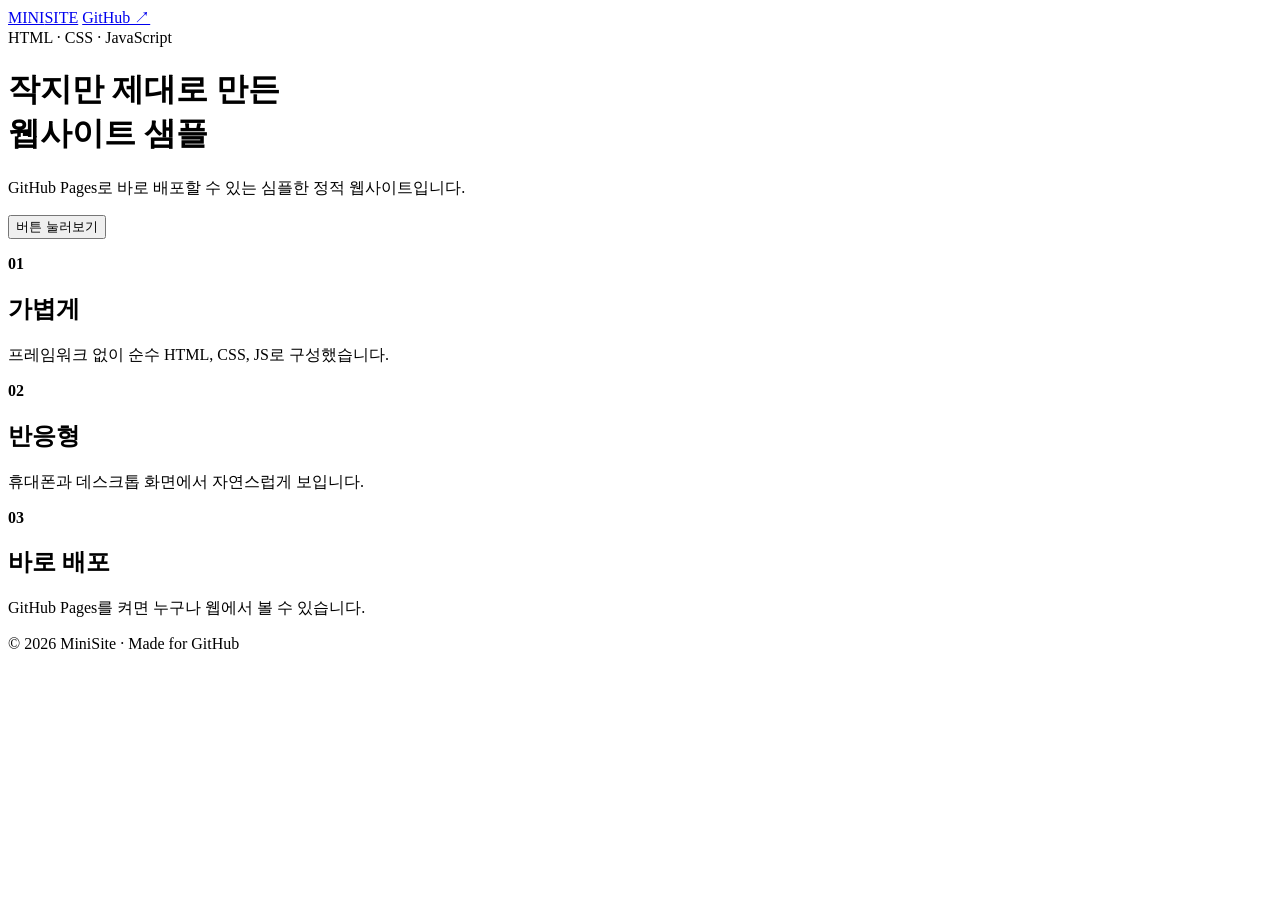
==== index.html @ db04be4b "Add index.html" ====
<!doctype html>
<html lang="ko">
<head>
  <meta charset="UTF-8">
  <meta name="viewport" content="width=device-width, initial-scale=1.0">
  <title>Simple Landing</title>
  <link rel="stylesheet" href="style.css">
</head>
<body>
  <header class="nav">
    <a class="logo" href="#">MINI<span>SITE</span></a>
    <a class="github" href="https://github.com/j0k8m14-maker/test" target="_blank" rel="noreferrer">GitHub ↗</a>
  </header>

  <main class="hero">
    <div class="badge">HTML · CSS · JavaScript</div>
    <h1>작지만 제대로 만든<br><span>웹사이트 샘플</span></h1>
    <p>GitHub Pages로 바로 배포할 수 있는 심플한 정적 웹사이트입니다.</p>
    <button id="helloBtn">버튼 눌러보기</button>
    <p id="message" class="message" aria-live="polite"></p>
  </main>

  <section class="cards">
    <article><strong>01</strong><h2>가볍게</h2><p>프레임워크 없이 순수 HTML, CSS, JS로 구성했습니다.</p></article>
    <article><strong>02</strong><h2>반응형</h2><p>휴대폰과 데스크톱 화면에서 자연스럽게 보입니다.</p></article>
    <article><strong>03</strong><h2>바로 배포</h2><p>GitHub Pages를 켜면 누구나 웹에서 볼 수 있습니다.</p></article>
  </section>

  <footer>© 2026 MiniSite · Made for GitHub</footer>
  <script src="script.js"></script>
</body>
</html>
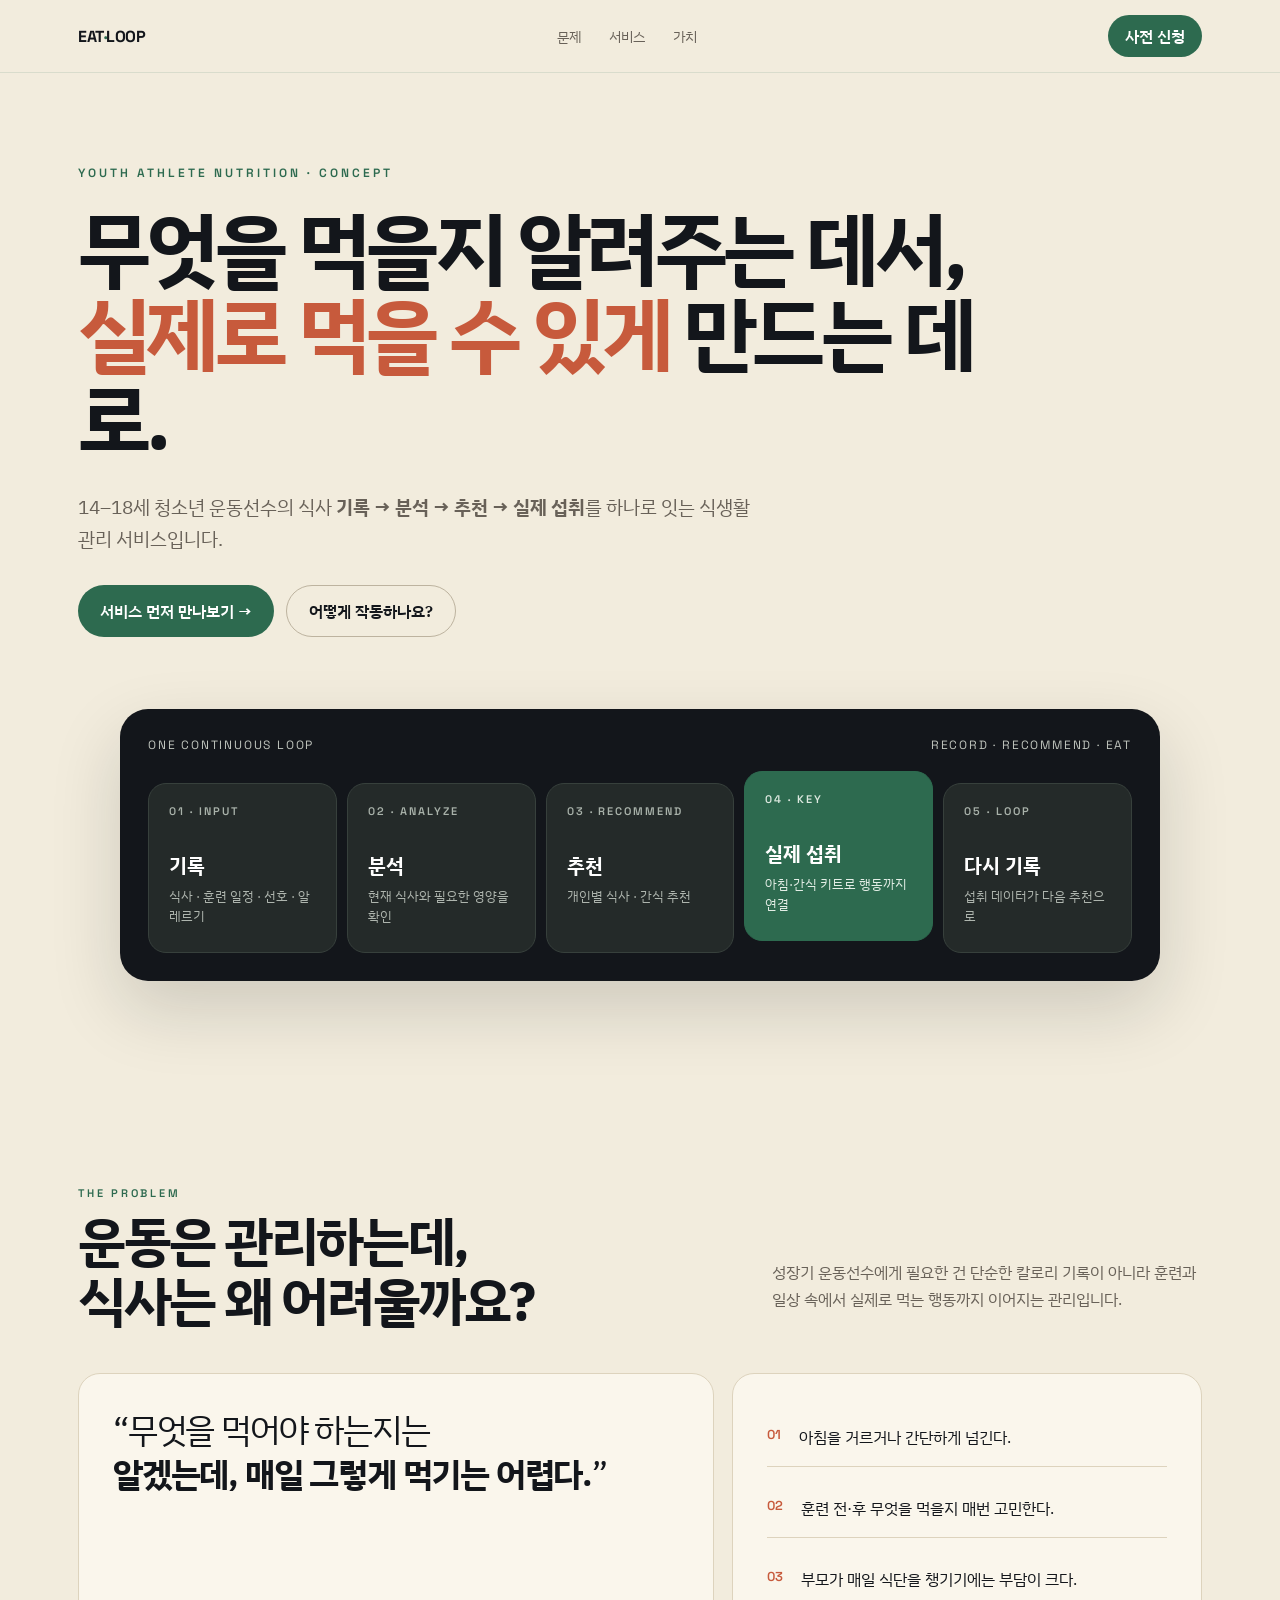
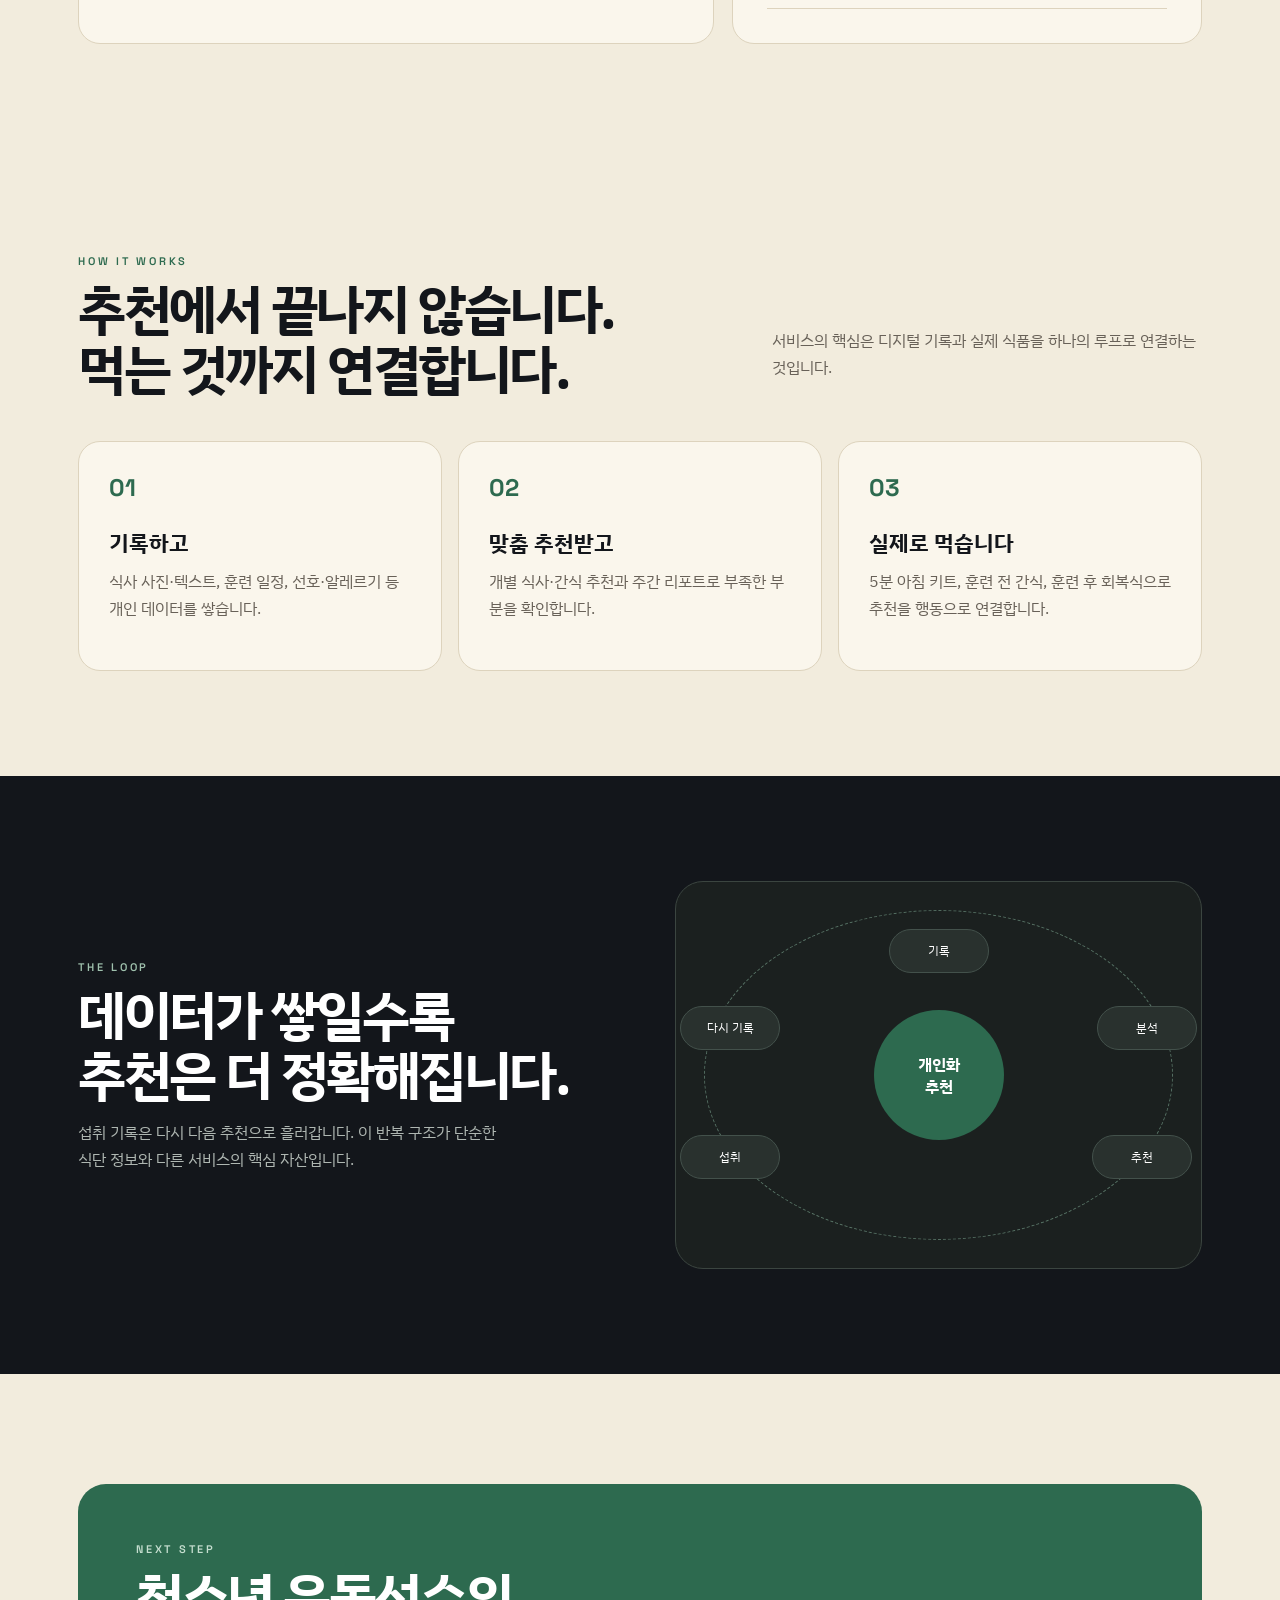
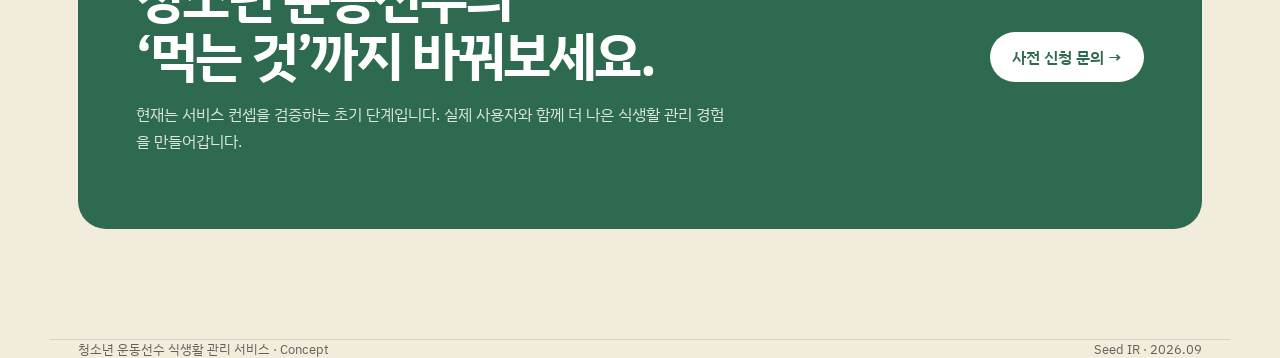
==== commit bab571af: "Make youth athlete nutrition landing page the main index" ====
--- a/index.html
+++ b/index.html
@@ -1,32 +1,58 @@
 <!doctype html>
 <html lang="ko">
 <head>
-  <meta charset="UTF-8">
-  <meta name="viewport" content="width=device-width, initial-scale=1.0">
-  <title>Simple Landing</title>
-  <link rel="stylesheet" href="style.css">
+<meta charset="utf-8">
+<meta name="viewport" content="width=device-width, initial-scale=1">
+<meta name="description" content="14–18세 청소년 운동선수의 식사 기록부터 실제 섭취까지 연결하는 식생활 관리 서비스 샘플">
+<title>먹는 것까지 연결하는 식생활 관리</title>
+<link rel="preconnect" href="https://fonts.googleapis.com">
+<link rel="preconnect" href="https://fonts.gstatic.com" crossorigin>
+<link href="https://fonts.googleapis.com/css2?family=IBM+Plex+Sans+KR:wght@400;500;600;700&family=Space+Grotesk:wght@500;600;700&display=swap" rel="stylesheet">
+<style>
+:root{--ink:#13161b;--green:#2d6a4f;--coral:#c75a3c;--cream:#f2ecdd;--paper:#faf6ec;--muted:#686158;--line:#ddd3bd}
+*{box-sizing:border-box}html{scroll-behavior:smooth}body{margin:0;background:var(--cream);color:var(--ink);font-family:'IBM Plex Sans KR',sans-serif}a{text-decoration:none;color:inherit}.wrap{max-width:1180px;margin:auto;padding:0 28px}
+nav{position:sticky;top:0;z-index:20;background:rgba(242,236,221,.88);backdrop-filter:blur(12px);border-bottom:1px solid rgba(45,106,79,.12)}
+.navin{height:72px;display:flex;align-items:center;justify-content:space-between}.brand{font-family:'Space Grotesk';font-weight:700;letter-spacing:-.03em}.brand span{color:var(--green)}.navlinks{display:flex;gap:28px;font-size:14px;color:var(--muted)}.navcta{padding:10px 17px;background:var(--green);color:#fff;border-radius:999px;font-weight:600}
+.hero{padding:92px 0 100px;position:relative;overflow:hidden}.eyebrow{font:600 12px 'Space Grotesk';letter-spacing:.25em;color:var(--green);text-transform:uppercase;margin-bottom:24px}.hero h1{font-size:clamp(46px,7vw,82px);line-height:1.04;letter-spacing:-.055em;max-width:900px;margin:0}.hero h1 em{font-style:normal;color:var(--coral)}.hero p{font-size:19px;line-height:1.7;color:var(--muted);max-width:680px;margin:30px 0}.actions{display:flex;gap:12px;flex-wrap:wrap}.btn{display:inline-flex;align-items:center;justify-content:center;padding:14px 22px;border-radius:999px;font-weight:600}.primary{background:var(--green);color:#fff}.secondary{border:1px solid #bdb39f}.hero-art{margin:72px auto 0;max-width:1040px;background:var(--ink);border-radius:28px;padding:28px;box-shadow:0 28px 70px rgba(19,22,27,.16)}.arttop{display:flex;justify-content:space-between;color:#bfc4bd;font:12px 'Space Grotesk';letter-spacing:.15em}.flow{display:grid;grid-template-columns:repeat(5,1fr);gap:10px;margin-top:30px}.flow .step{min-height:170px;padding:20px;background:#242a29;border:1px solid #37403c;border-radius:18px}.step.hot{background:var(--green);border-color:var(--green);transform:translateY(-12px)}.num{font:600 11px 'Space Grotesk';letter-spacing:.18em;color:#a9b2aa}.hot .num{color:#dce8df}.step h3{font-size:20px;margin:34px 0 8px;color:#fff}.step p{font-size:13px;color:#aeb5ae;margin:0;line-height:1.5}.hot p{color:#e3eee6}
+section{padding:105px 0}.sectionhead{display:flex;justify-content:space-between;gap:40px;align-items:end;margin-bottom:44px}.kicker{font:600 11px 'Space Grotesk';letter-spacing:.25em;color:var(--green)}h2{font-size:clamp(34px,5vw,54px);letter-spacing:-.045em;line-height:1.1;margin:10px 0 0}.lead{max-width:430px;color:var(--muted);line-height:1.7}
+.problem{display:grid;grid-template-columns:1.15fr .85fr;gap:18px}.panel{background:var(--paper);border:1px solid var(--line);padding:34px;border-radius:22px}.bigquote{font-size:34px;line-height:1.3;letter-spacing:-.035em}.issues{display:grid;gap:12px}.issue{padding:18px 0;border-bottom:1px solid var(--line);display:flex;gap:18px}.issue b{color:var(--coral);font:600 13px 'Space Grotesk'}
+.features{display:grid;grid-template-columns:repeat(3,1fr);gap:16px}.feature{padding:30px;background:var(--paper);border-radius:22px;border:1px solid var(--line);min-height:230px}.feature .icon{font:700 24px 'Space Grotesk';color:var(--green)}.feature h3{font-size:22px;margin:25px 0 10px}.feature p{color:var(--muted);line-height:1.7;margin:0}
+.loop{background:var(--ink);color:#fff}.loop .kicker{color:#9fc1ad}.loop h2{color:#fff}.loop .lead{color:#afb7b2}.loopgrid{display:grid;grid-template-columns:1fr 1fr;gap:70px;align-items:center}.loopvisual{border:1px solid #3b4540;border-radius:28px;padding:28px;background:#1b201f}.circle{height:330px;border:1px dashed #557063;border-radius:50%;display:flex;align-items:center;justify-content:center;position:relative}.center{width:130px;height:130px;border-radius:50%;background:var(--green);display:grid;place-items:center;text-align:center;font-weight:700}.orbit{position:absolute;width:100px;height:44px;border-radius:999px;background:#29312e;border:1px solid #43514b;display:grid;place-items:center;font-size:12px}.o1{top:18px}.o2{right:-25px;top:95px}.o3{right:-20px;bottom:60px}.o4{left:-25px;bottom:60px}.o5{left:-25px;top:95px}
+.cta{padding:110px 0}.ctaBox{background:var(--green);color:#fff;border-radius:28px;padding:58px;display:flex;justify-content:space-between;gap:40px;align-items:center}.cta h2{max-width:650px}.cta p{color:#dce8df;line-height:1.7;max-width:600px}.white{background:#fff;color:var(--green)}
+footer{padding:30px 0 50px;border-top:1px solid var(--line);color:var(--muted);font-size:13px;display:flex;justify-content:space-between}
+@media(max-width:800px){.navlinks{display:none}.hero{padding-top:65px}.flow{grid-template-columns:1fr 1fr}.step.hot{transform:none}.problem,.loopgrid{grid-template-columns:1fr}.features{grid-template-columns:1fr}.sectionhead{display:block}.lead{margin-top:20px}.ctaBox{display:block;padding:38px}.ctaBox .btn{margin-top:20px}.hero h1{font-size:48px}}
+@media(max-width:500px){.wrap{padding:0 18px}.flow{grid-template-columns:1fr}.hero-art{padding:18px}.panel,.feature{padding:24px}.bigquote{font-size:28px}}
+</style>
 </head>
 <body>
-  <header class="nav">
-    <a class="logo" href="#">MINI<span>SITE</span></a>
-    <a class="github" href="https://github.com/j0k8m14-maker/test" target="_blank" rel="noreferrer">GitHub ↗</a>
-  </header>
+<nav><div class="wrap navin"><a class="brand" href="#">EAT<span>·</span>LOOP</a><div class="navlinks"><a href="#why">문제</a><a href="#how">서비스</a><a href="#value">가치</a></div><a class="navcta" href="#contact">사전 신청</a></div></nav>
 
-  <main class="hero">
-    <div class="badge">HTML · CSS · JavaScript</div>
-    <h1>작지만 제대로 만든<br><span>웹사이트 샘플</span></h1>
-    <p>GitHub Pages로 바로 배포할 수 있는 심플한 정적 웹사이트입니다.</p>
-    <button id="helloBtn">버튼 눌러보기</button>
-    <p id="message" class="message" aria-live="polite"></p>
-  </main>
+<header class="hero"><div class="wrap">
+<div class="eyebrow">Youth Athlete Nutrition · Concept</div>
+<h1>무엇을 먹을지 알려주는 데서,<br><em>실제로 먹을 수 있게</em> 만드는 데로.</h1>
+<p>14–18세 청소년 운동선수의 식사 <strong>기록 → 분석 → 추천 → 실제 섭취</strong>를 하나로 잇는 식생활 관리 서비스입니다.</p>
+<div class="actions"><a class="btn primary" href="#contact">서비스 먼저 만나보기 →</a><a class="btn secondary" href="#how">어떻게 작동하나요?</a></div>
+<div class="hero-art">
+<div class="arttop"><span>ONE CONTINUOUS LOOP</span><span>RECORD · RECOMMEND · EAT</span></div>
+<div class="flow">
+<div class="step"><div class="num">01 · INPUT</div><h3>기록</h3><p>식사 · 훈련 일정 · 선호 · 알레르기</p></div>
+<div class="step"><div class="num">02 · ANALYZE</div><h3>분석</h3><p>현재 식사와 필요한 영양을 확인</p></div>
+<div class="step"><div class="num">03 · RECOMMEND</div><h3>추천</h3><p>개인별 식사 · 간식 추천</p></div>
+<div class="step hot"><div class="num">04 · KEY</div><h3>실제 섭취</h3><p>아침·간식 키트로 행동까지 연결</p></div>
+<div class="step"><div class="num">05 · LOOP</div><h3>다시 기록</h3><p>섭취 데이터가 다음 추천으로</p></div>
+</div></div>
+</div></header>
 
-  <section class="cards">
-    <article><strong>01</strong><h2>가볍게</h2><p>프레임워크 없이 순수 HTML, CSS, JS로 구성했습니다.</p></article>
-    <article><strong>02</strong><h2>반응형</h2><p>휴대폰과 데스크톱 화면에서 자연스럽게 보입니다.</p></article>
-    <article><strong>03</strong><h2>바로 배포</h2><p>GitHub Pages를 켜면 누구나 웹에서 볼 수 있습니다.</p></article>
-  </section>
+<section id="why"><div class="wrap"><div class="sectionhead"><div><div class="kicker">THE PROBLEM</div><h2>운동은 관리하는데,<br>식사는 왜 어려울까요?</h2></div><p class="lead">성장기 운동선수에게 필요한 건 단순한 칼로리 기록이 아니라 훈련과 일상 속에서 실제로 먹는 행동까지 이어지는 관리입니다.</p></div>
+<div class="problem"><div class="panel"><div class="bigquote">“무엇을 먹어야 하는지는<br><strong>알겠는데, 매일 그렇게 먹기는 어렵다.</strong>”</div></div><div class="panel issues"><div class="issue"><b>01</b><span>아침을 거르거나 간단하게 넘긴다.</span></div><div class="issue"><b>02</b><span>훈련 전·후 무엇을 먹을지 매번 고민한다.</span></div><div class="issue"><b>03</b><span>부모가 매일 식단을 챙기기에는 부담이 크다.</span></div></div></div></div></section>
 
-  <footer>© 2026 MiniSite · Made for GitHub</footer>
-  <script src="script.js"></script>
-</body>
-</html>+<section id="how"><div class="wrap"><div class="sectionhead"><div><div class="kicker">HOW IT WORKS</div><h2>추천에서 끝나지 않습니다.<br>먹는 것까지 연결합니다.</h2></div><p class="lead">서비스의 핵심은 디지털 기록과 실제 식품을 하나의 루프로 연결하는 것입니다.</p></div>
+<div class="features"><article class="feature"><div class="icon">01</div><h3>기록하고</h3><p>식사 사진·텍스트, 훈련 일정, 선호·알레르기 등 개인 데이터를 쌓습니다.</p></article><article class="feature"><div class="icon">02</div><h3>맞춤 추천받고</h3><p>개별 식사·간식 추천과 주간 리포트로 부족한 부분을 확인합니다.</p></article><article class="feature"><div class="icon">03</div><h3>실제로 먹습니다</h3><p>5분 아침 키트, 훈련 전 간식, 훈련 후 회복식으로 추천을 행동으로 연결합니다.</p></article></div></div></section>
+
+<section id="value" class="loop"><div class="wrap loopgrid"><div><div class="kicker">THE LOOP</div><h2>데이터가 쌓일수록<br>추천은 더 정확해집니다.</h2><p class="lead">섭취 기록은 다시 다음 추천으로 흘러갑니다. 이 반복 구조가 단순한 식단 정보와 다른 서비스의 핵심 자산입니다.</p></div>
+<div class="loopvisual"><div class="circle"><div class="center">개인화<br>추천</div><div class="orbit o1">기록</div><div class="orbit o2">분석</div><div class="orbit o3">추천</div><div class="orbit o4">섭취</div><div class="orbit o5">다시 기록</div></div></div></div></section>
+
+<section id="contact" class="cta"><div class="wrap"><div class="ctaBox"><div><div class="kicker" style="color:#c5decf">NEXT STEP</div><h2>청소년 운동선수의<br>‘먹는 것’까지 바꿔보세요.</h2><p>현재는 서비스 컨셉을 검증하는 초기 단계입니다. 실제 사용자와 함께 더 나은 식생활 관리 경험을 만들어갑니다.</p></div><a class="btn white" href="mailto:hello@example.com?subject=서비스 사전 신청 문의">사전 신청 문의 →</a></div></div></section>
+
+<footer class="wrap"><span>청소년 운동선수 식생활 관리 서비스 · Concept</span><span>Seed IR · 2026.09</span></footer>
+</body></html>
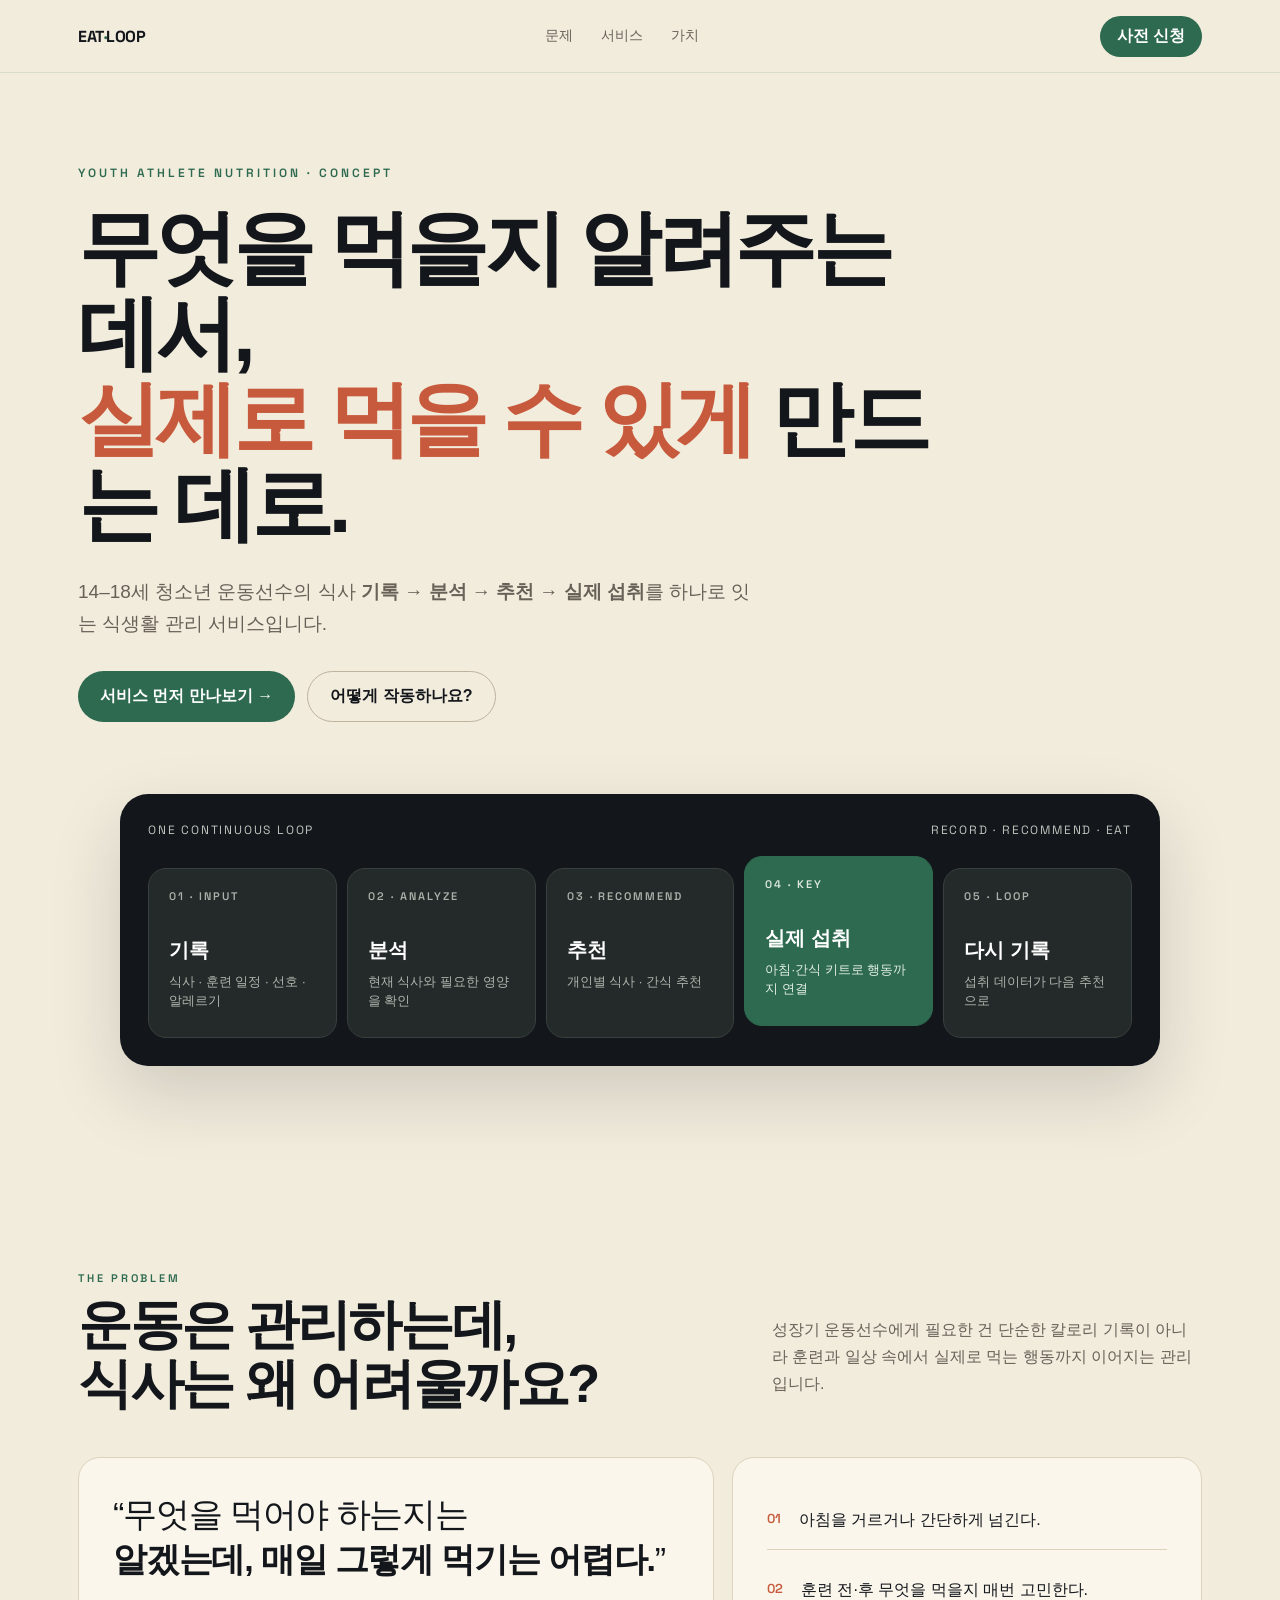
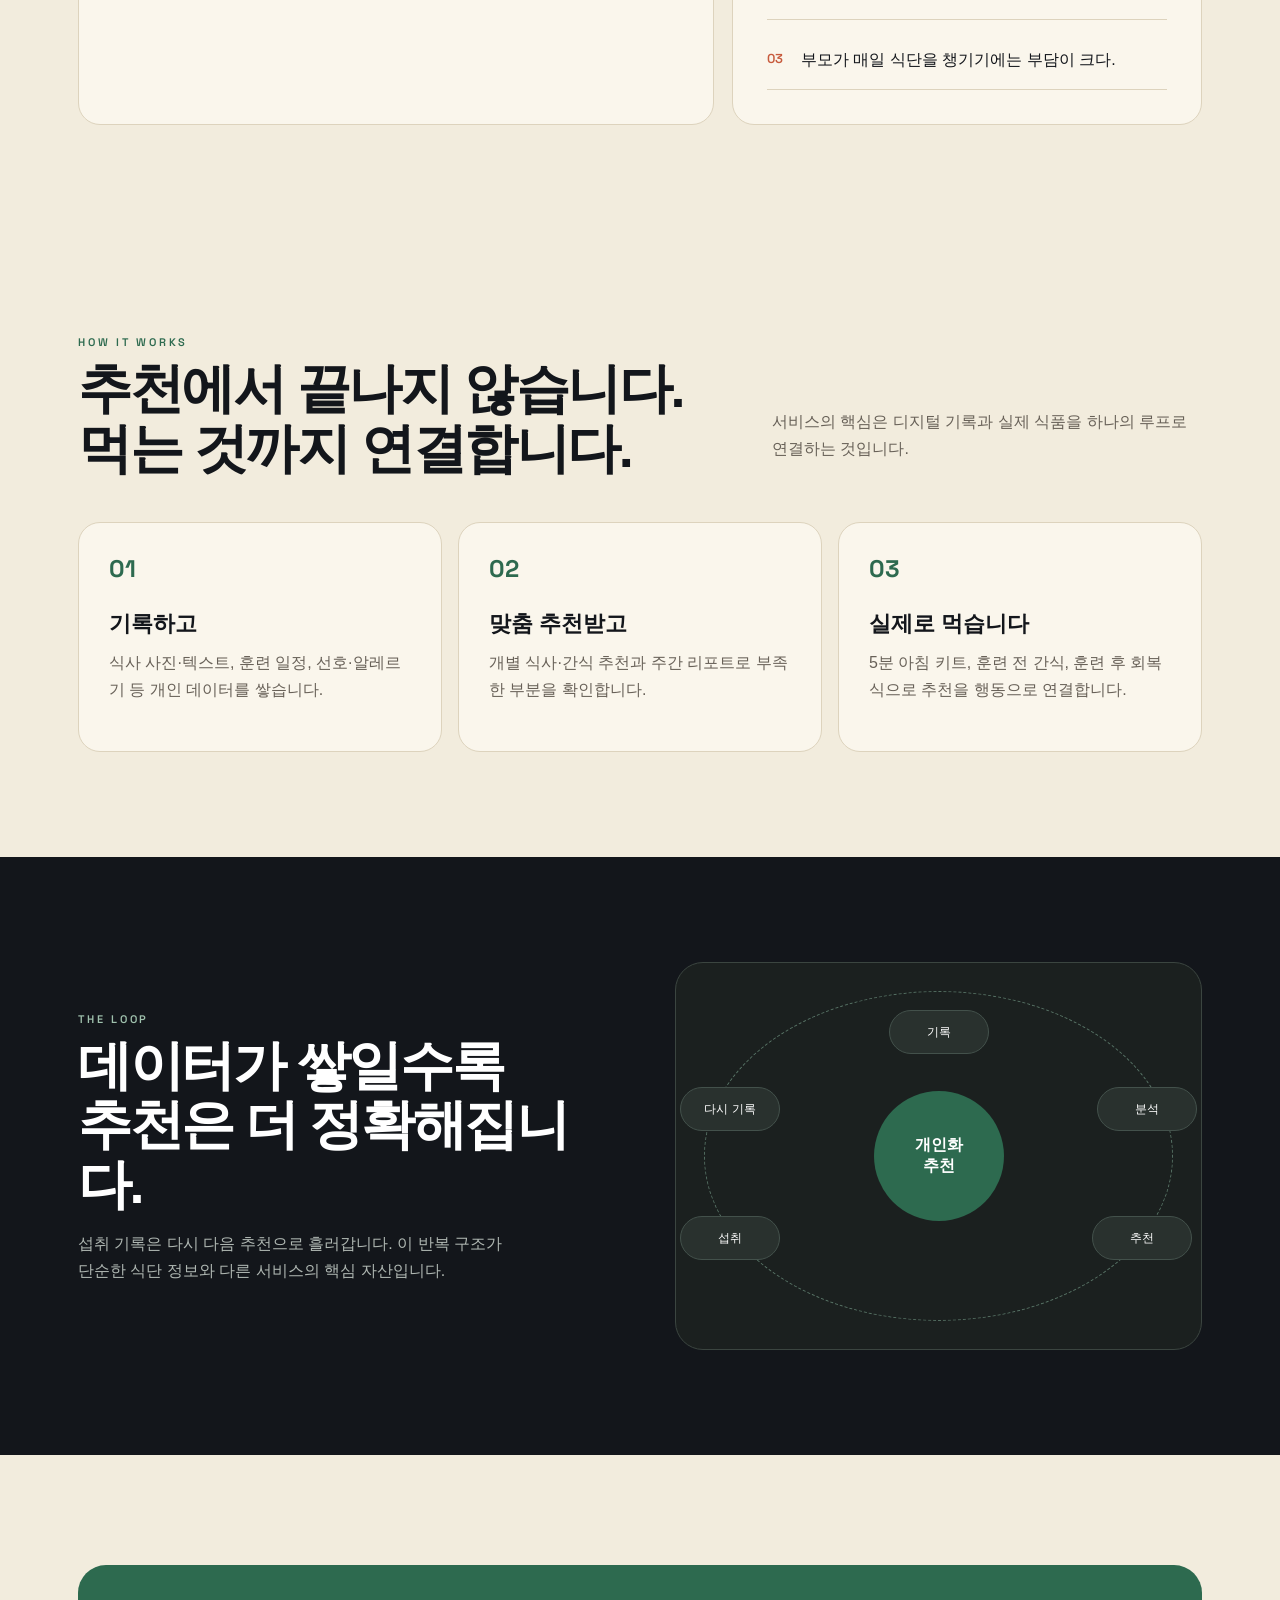
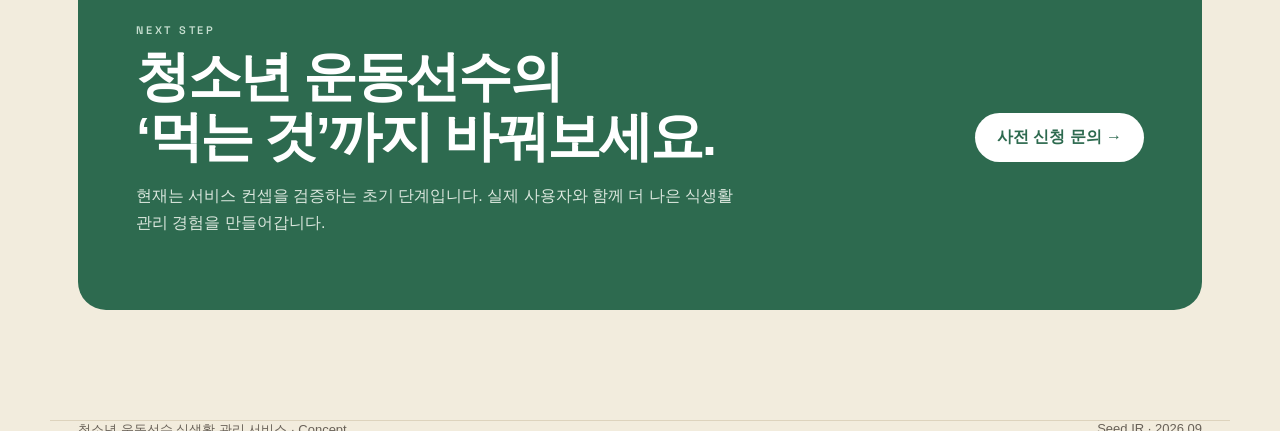
==== commit c440846b: "Make root homepage redirect to youth-athlete-nutrition" ====
--- a/index.html
+++ b/index.html
@@ -3,56 +3,10 @@
 <head>
 <meta charset="utf-8">
 <meta name="viewport" content="width=device-width, initial-scale=1">
-<meta name="description" content="14–18세 청소년 운동선수의 식사 기록부터 실제 섭취까지 연결하는 식생활 관리 서비스 샘플">
-<title>먹는 것까지 연결하는 식생활 관리</title>
-<link rel="preconnect" href="https://fonts.googleapis.com">
-<link rel="preconnect" href="https://fonts.gstatic.com" crossorigin>
-<link href="https://fonts.googleapis.com/css2?family=IBM+Plex+Sans+KR:wght@400;500;600;700&family=Space+Grotesk:wght@500;600;700&display=swap" rel="stylesheet">
-<style>
-:root{--ink:#13161b;--green:#2d6a4f;--coral:#c75a3c;--cream:#f2ecdd;--paper:#faf6ec;--muted:#686158;--line:#ddd3bd}
-*{box-sizing:border-box}html{scroll-behavior:smooth}body{margin:0;background:var(--cream);color:var(--ink);font-family:'IBM Plex Sans KR',sans-serif}a{text-decoration:none;color:inherit}.wrap{max-width:1180px;margin:auto;padding:0 28px}
-nav{position:sticky;top:0;z-index:20;background:rgba(242,236,221,.88);backdrop-filter:blur(12px);border-bottom:1px solid rgba(45,106,79,.12)}
-.navin{height:72px;display:flex;align-items:center;justify-content:space-between}.brand{font-family:'Space Grotesk';font-weight:700;letter-spacing:-.03em}.brand span{color:var(--green)}.navlinks{display:flex;gap:28px;font-size:14px;color:var(--muted)}.navcta{padding:10px 17px;background:var(--green);color:#fff;border-radius:999px;font-weight:600}
-.hero{padding:92px 0 100px;position:relative;overflow:hidden}.eyebrow{font:600 12px 'Space Grotesk';letter-spacing:.25em;color:var(--green);text-transform:uppercase;margin-bottom:24px}.hero h1{font-size:clamp(46px,7vw,82px);line-height:1.04;letter-spacing:-.055em;max-width:900px;margin:0}.hero h1 em{font-style:normal;color:var(--coral)}.hero p{font-size:19px;line-height:1.7;color:var(--muted);max-width:680px;margin:30px 0}.actions{display:flex;gap:12px;flex-wrap:wrap}.btn{display:inline-flex;align-items:center;justify-content:center;padding:14px 22px;border-radius:999px;font-weight:600}.primary{background:var(--green);color:#fff}.secondary{border:1px solid #bdb39f}.hero-art{margin:72px auto 0;max-width:1040px;background:var(--ink);border-radius:28px;padding:28px;box-shadow:0 28px 70px rgba(19,22,27,.16)}.arttop{display:flex;justify-content:space-between;color:#bfc4bd;font:12px 'Space Grotesk';letter-spacing:.15em}.flow{display:grid;grid-template-columns:repeat(5,1fr);gap:10px;margin-top:30px}.flow .step{min-height:170px;padding:20px;background:#242a29;border:1px solid #37403c;border-radius:18px}.step.hot{background:var(--green);border-color:var(--green);transform:translateY(-12px)}.num{font:600 11px 'Space Grotesk';letter-spacing:.18em;color:#a9b2aa}.hot .num{color:#dce8df}.step h3{font-size:20px;margin:34px 0 8px;color:#fff}.step p{font-size:13px;color:#aeb5ae;margin:0;line-height:1.5}.hot p{color:#e3eee6}
-section{padding:105px 0}.sectionhead{display:flex;justify-content:space-between;gap:40px;align-items:end;margin-bottom:44px}.kicker{font:600 11px 'Space Grotesk';letter-spacing:.25em;color:var(--green)}h2{font-size:clamp(34px,5vw,54px);letter-spacing:-.045em;line-height:1.1;margin:10px 0 0}.lead{max-width:430px;color:var(--muted);line-height:1.7}
-.problem{display:grid;grid-template-columns:1.15fr .85fr;gap:18px}.panel{background:var(--paper);border:1px solid var(--line);padding:34px;border-radius:22px}.bigquote{font-size:34px;line-height:1.3;letter-spacing:-.035em}.issues{display:grid;gap:12px}.issue{padding:18px 0;border-bottom:1px solid var(--line);display:flex;gap:18px}.issue b{color:var(--coral);font:600 13px 'Space Grotesk'}
-.features{display:grid;grid-template-columns:repeat(3,1fr);gap:16px}.feature{padding:30px;background:var(--paper);border-radius:22px;border:1px solid var(--line);min-height:230px}.feature .icon{font:700 24px 'Space Grotesk';color:var(--green)}.feature h3{font-size:22px;margin:25px 0 10px}.feature p{color:var(--muted);line-height:1.7;margin:0}
-.loop{background:var(--ink);color:#fff}.loop .kicker{color:#9fc1ad}.loop h2{color:#fff}.loop .lead{color:#afb7b2}.loopgrid{display:grid;grid-template-columns:1fr 1fr;gap:70px;align-items:center}.loopvisual{border:1px solid #3b4540;border-radius:28px;padding:28px;background:#1b201f}.circle{height:330px;border:1px dashed #557063;border-radius:50%;display:flex;align-items:center;justify-content:center;position:relative}.center{width:130px;height:130px;border-radius:50%;background:var(--green);display:grid;place-items:center;text-align:center;font-weight:700}.orbit{position:absolute;width:100px;height:44px;border-radius:999px;background:#29312e;border:1px solid #43514b;display:grid;place-items:center;font-size:12px}.o1{top:18px}.o2{right:-25px;top:95px}.o3{right:-20px;bottom:60px}.o4{left:-25px;bottom:60px}.o5{left:-25px;top:95px}
-.cta{padding:110px 0}.ctaBox{background:var(--green);color:#fff;border-radius:28px;padding:58px;display:flex;justify-content:space-between;gap:40px;align-items:center}.cta h2{max-width:650px}.cta p{color:#dce8df;line-height:1.7;max-width:600px}.white{background:#fff;color:var(--green)}
-footer{padding:30px 0 50px;border-top:1px solid var(--line);color:var(--muted);font-size:13px;display:flex;justify-content:space-between}
-@media(max-width:800px){.navlinks{display:none}.hero{padding-top:65px}.flow{grid-template-columns:1fr 1fr}.step.hot{transform:none}.problem,.loopgrid{grid-template-columns:1fr}.features{grid-template-columns:1fr}.sectionhead{display:block}.lead{margin-top:20px}.ctaBox{display:block;padding:38px}.ctaBox .btn{margin-top:20px}.hero h1{font-size:48px}}
-@media(max-width:500px){.wrap{padding:0 18px}.flow{grid-template-columns:1fr}.hero-art{padding:18px}.panel,.feature{padding:24px}.bigquote{font-size:28px}}
-</style>
+<meta http-equiv="refresh" content="0; url=./youth-athlete-nutrition/">
+<title>EAT·LOOP</title>
 </head>
 <body>
-<nav><div class="wrap navin"><a class="brand" href="#">EAT<span>·</span>LOOP</a><div class="navlinks"><a href="#why">문제</a><a href="#how">서비스</a><a href="#value">가치</a></div><a class="navcta" href="#contact">사전 신청</a></div></nav>
-
-<header class="hero"><div class="wrap">
-<div class="eyebrow">Youth Athlete Nutrition · Concept</div>
-<h1>무엇을 먹을지 알려주는 데서,<br><em>실제로 먹을 수 있게</em> 만드는 데로.</h1>
-<p>14–18세 청소년 운동선수의 식사 <strong>기록 → 분석 → 추천 → 실제 섭취</strong>를 하나로 잇는 식생활 관리 서비스입니다.</p>
-<div class="actions"><a class="btn primary" href="#contact">서비스 먼저 만나보기 →</a><a class="btn secondary" href="#how">어떻게 작동하나요?</a></div>
-<div class="hero-art">
-<div class="arttop"><span>ONE CONTINUOUS LOOP</span><span>RECORD · RECOMMEND · EAT</span></div>
-<div class="flow">
-<div class="step"><div class="num">01 · INPUT</div><h3>기록</h3><p>식사 · 훈련 일정 · 선호 · 알레르기</p></div>
-<div class="step"><div class="num">02 · ANALYZE</div><h3>분석</h3><p>현재 식사와 필요한 영양을 확인</p></div>
-<div class="step"><div class="num">03 · RECOMMEND</div><h3>추천</h3><p>개인별 식사 · 간식 추천</p></div>
-<div class="step hot"><div class="num">04 · KEY</div><h3>실제 섭취</h3><p>아침·간식 키트로 행동까지 연결</p></div>
-<div class="step"><div class="num">05 · LOOP</div><h3>다시 기록</h3><p>섭취 데이터가 다음 추천으로</p></div>
-</div></div>
-</div></header>
-
-<section id="why"><div class="wrap"><div class="sectionhead"><div><div class="kicker">THE PROBLEM</div><h2>운동은 관리하는데,<br>식사는 왜 어려울까요?</h2></div><p class="lead">성장기 운동선수에게 필요한 건 단순한 칼로리 기록이 아니라 훈련과 일상 속에서 실제로 먹는 행동까지 이어지는 관리입니다.</p></div>
-<div class="problem"><div class="panel"><div class="bigquote">“무엇을 먹어야 하는지는<br><strong>알겠는데, 매일 그렇게 먹기는 어렵다.</strong>”</div></div><div class="panel issues"><div class="issue"><b>01</b><span>아침을 거르거나 간단하게 넘긴다.</span></div><div class="issue"><b>02</b><span>훈련 전·후 무엇을 먹을지 매번 고민한다.</span></div><div class="issue"><b>03</b><span>부모가 매일 식단을 챙기기에는 부담이 크다.</span></div></div></div></div></section>
-
-<section id="how"><div class="wrap"><div class="sectionhead"><div><div class="kicker">HOW IT WORKS</div><h2>추천에서 끝나지 않습니다.<br>먹는 것까지 연결합니다.</h2></div><p class="lead">서비스의 핵심은 디지털 기록과 실제 식품을 하나의 루프로 연결하는 것입니다.</p></div>
-<div class="features"><article class="feature"><div class="icon">01</div><h3>기록하고</h3><p>식사 사진·텍스트, 훈련 일정, 선호·알레르기 등 개인 데이터를 쌓습니다.</p></article><article class="feature"><div class="icon">02</div><h3>맞춤 추천받고</h3><p>개별 식사·간식 추천과 주간 리포트로 부족한 부분을 확인합니다.</p></article><article class="feature"><div class="icon">03</div><h3>실제로 먹습니다</h3><p>5분 아침 키트, 훈련 전 간식, 훈련 후 회복식으로 추천을 행동으로 연결합니다.</p></article></div></div></section>
-
-<section id="value" class="loop"><div class="wrap loopgrid"><div><div class="kicker">THE LOOP</div><h2>데이터가 쌓일수록<br>추천은 더 정확해집니다.</h2><p class="lead">섭취 기록은 다시 다음 추천으로 흘러갑니다. 이 반복 구조가 단순한 식단 정보와 다른 서비스의 핵심 자산입니다.</p></div>
-<div class="loopvisual"><div class="circle"><div class="center">개인화<br>추천</div><div class="orbit o1">기록</div><div class="orbit o2">분석</div><div class="orbit o3">추천</div><div class="orbit o4">섭취</div><div class="orbit o5">다시 기록</div></div></div></div></section>
-
-<section id="contact" class="cta"><div class="wrap"><div class="ctaBox"><div><div class="kicker" style="color:#c5decf">NEXT STEP</div><h2>청소년 운동선수의<br>‘먹는 것’까지 바꿔보세요.</h2><p>현재는 서비스 컨셉을 검증하는 초기 단계입니다. 실제 사용자와 함께 더 나은 식생활 관리 경험을 만들어갑니다.</p></div><a class="btn white" href="mailto:hello@example.com?subject=서비스 사전 신청 문의">사전 신청 문의 →</a></div></div></section>
-
-<footer class="wrap"><span>청소년 운동선수 식생활 관리 서비스 · Concept</span><span>Seed IR · 2026.09</span></footer>
-</body></html>+<p><a href="./youth-athlete-nutrition/">EAT·LOOP 홈페이지로 이동</a></p>
+</body>
+</html>
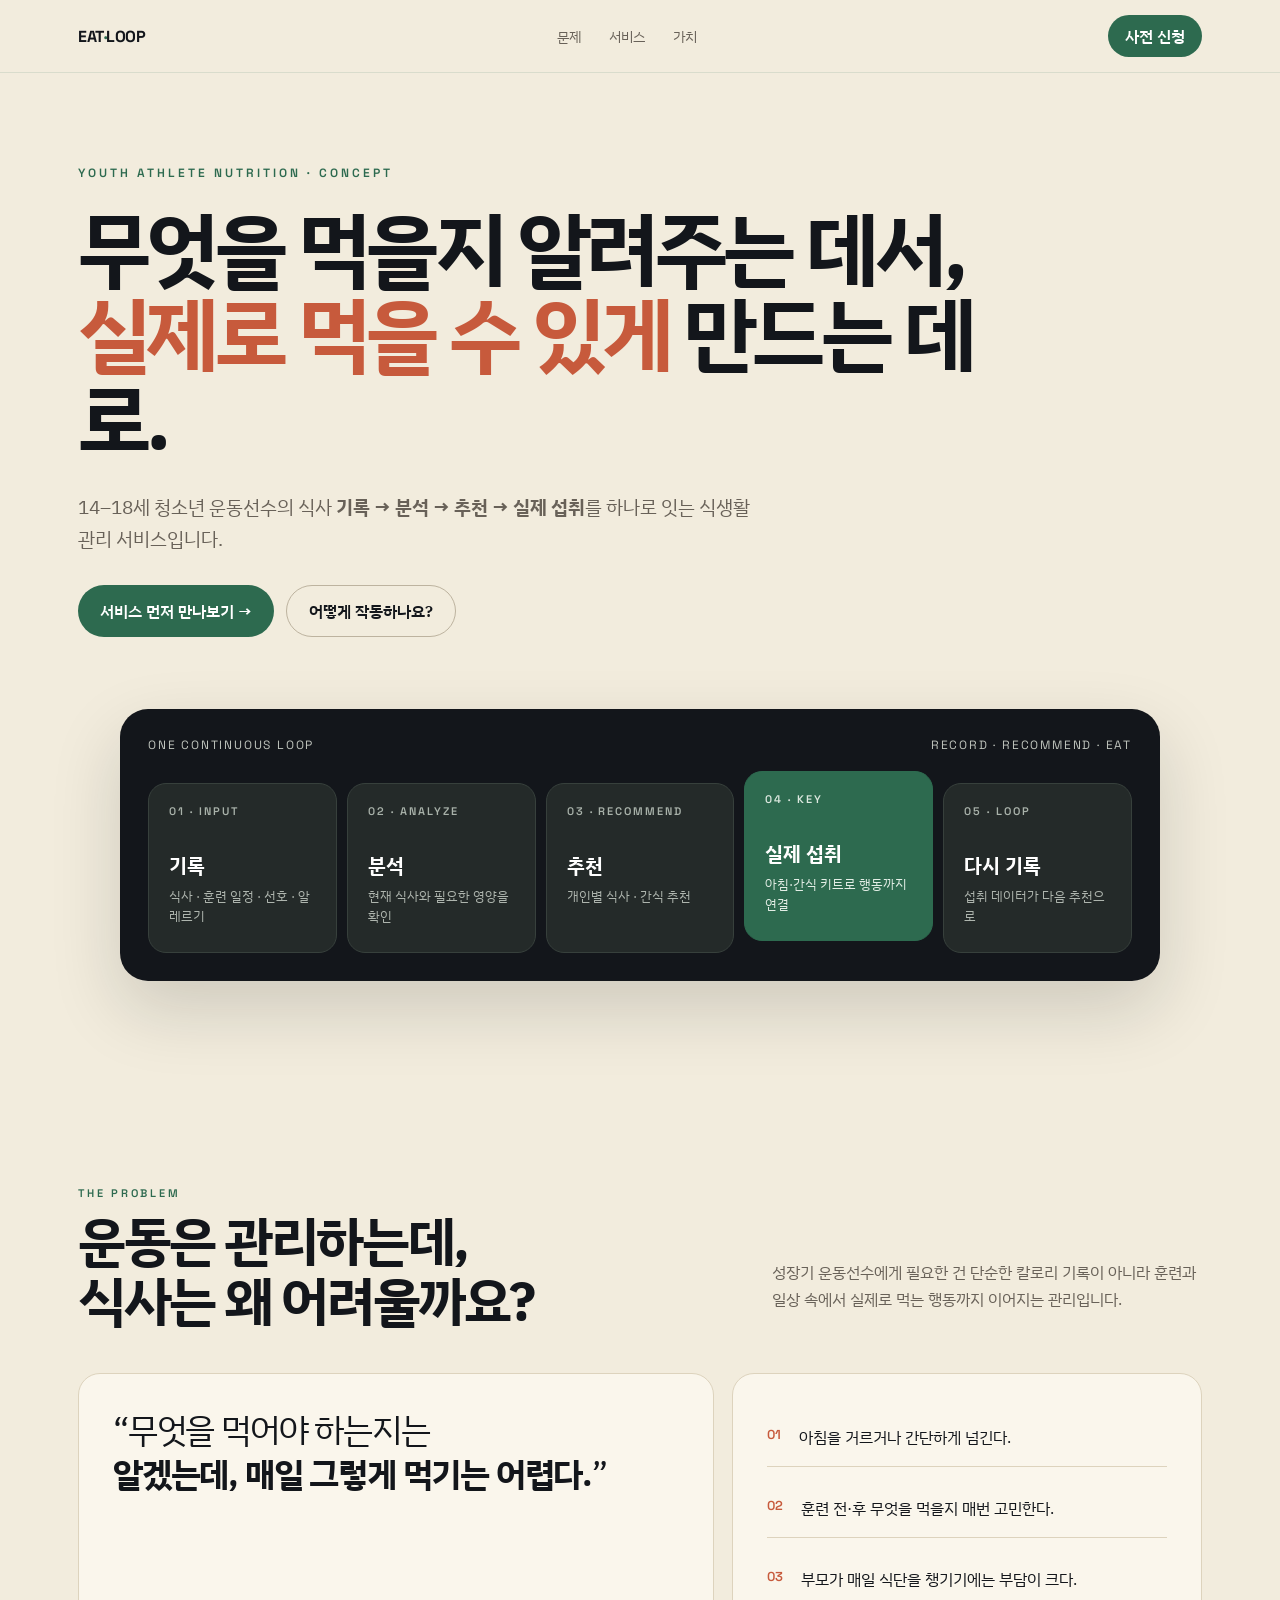
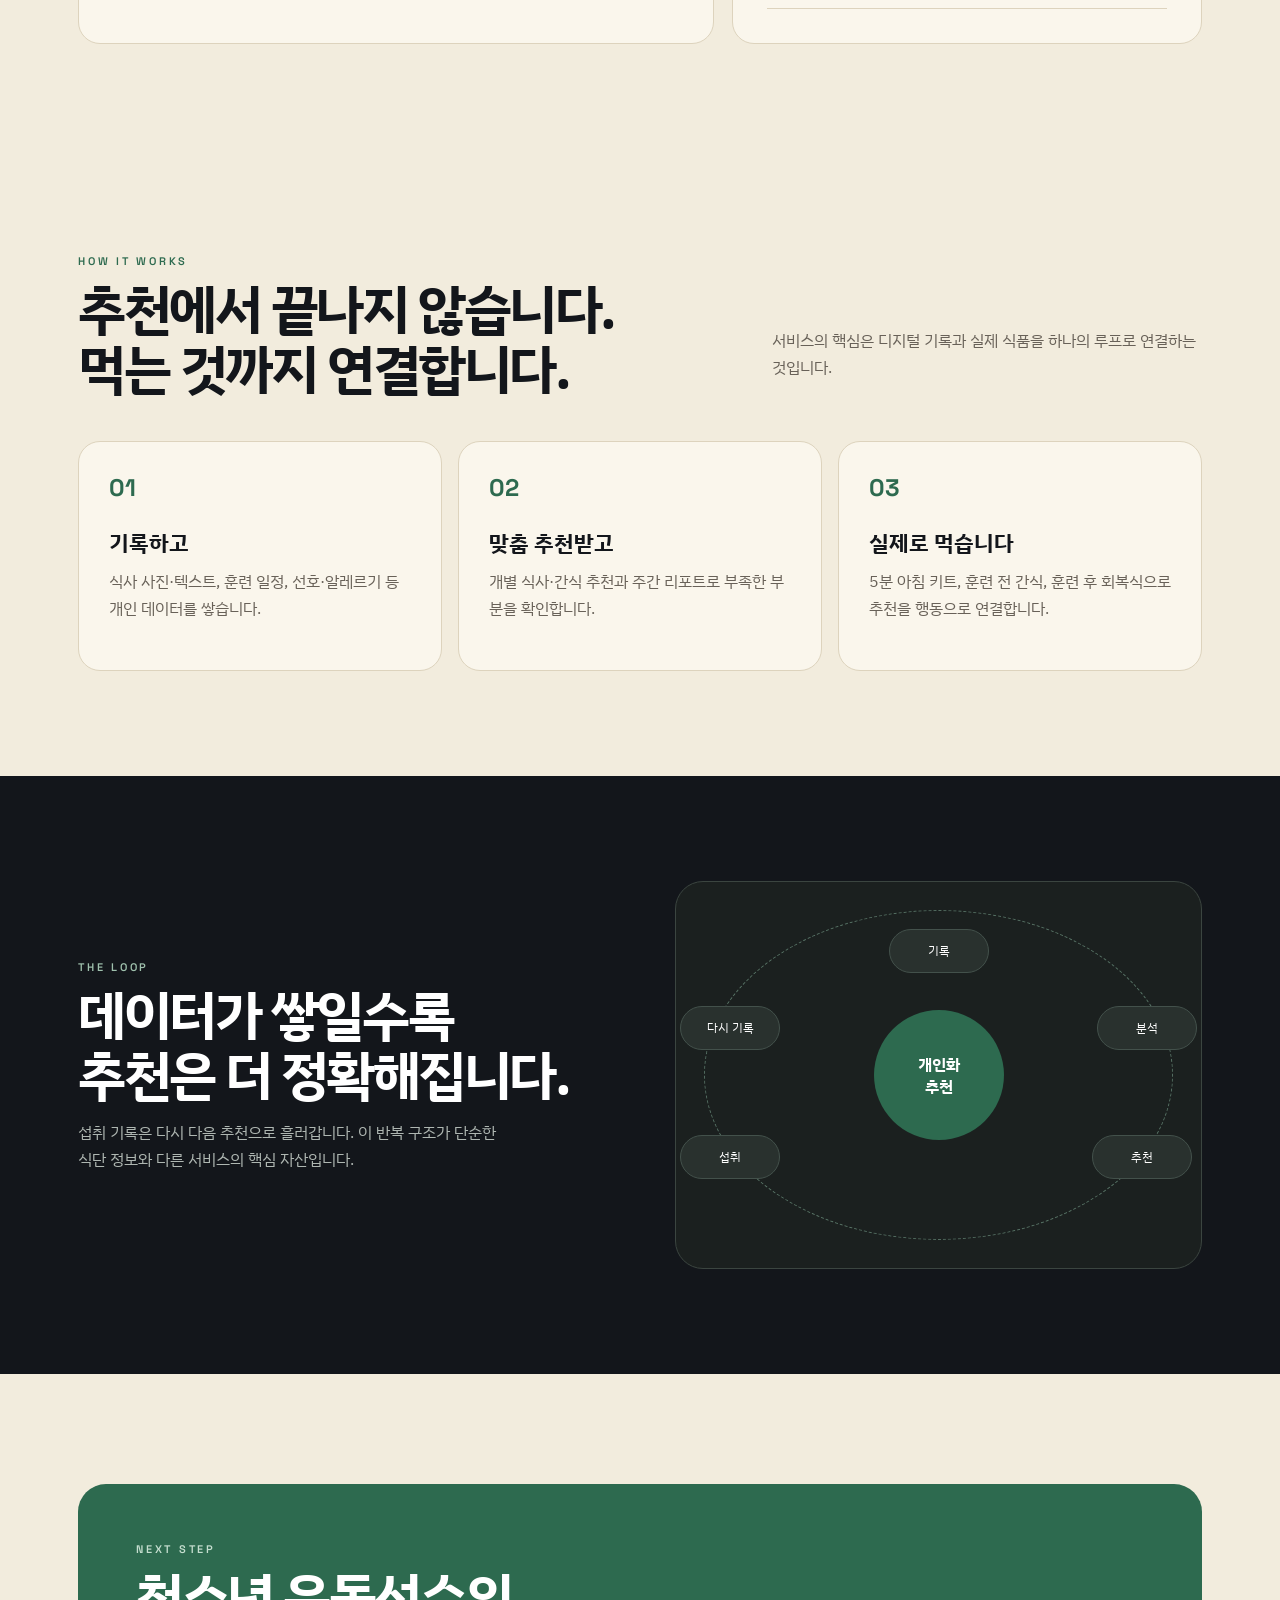
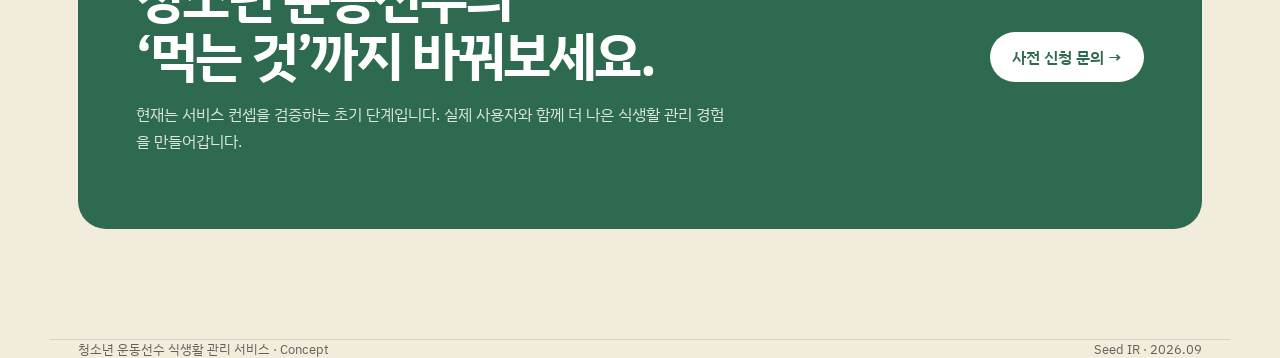
==== commit b20de01d: "Add files via upload" ====
--- a/index.html
+++ b/index.html
@@ -3,10 +3,56 @@
 <head>
 <meta charset="utf-8">
 <meta name="viewport" content="width=device-width, initial-scale=1">
-<meta http-equiv="refresh" content="0; url=./youth-athlete-nutrition/">
-<title>EAT·LOOP</title>
+<meta name="description" content="14–18세 청소년 운동선수의 식사 기록부터 실제 섭취까지 연결하는 식생활 관리 서비스 샘플">
+<title>먹는 것까지 연결하는 식생활 관리</title>
+<link rel="preconnect" href="https://fonts.googleapis.com">
+<link rel="preconnect" href="https://fonts.gstatic.com" crossorigin>
+<link href="https://fonts.googleapis.com/css2?family=IBM+Plex+Sans+KR:wght@400;500;600;700&family=Space+Grotesk:wght@500;600;700&display=swap" rel="stylesheet">
+<style>
+:root{--ink:#13161b;--green:#2d6a4f;--coral:#c75a3c;--cream:#f2ecdd;--paper:#faf6ec;--muted:#686158;--line:#ddd3bd}
+*{box-sizing:border-box}html{scroll-behavior:smooth}body{margin:0;background:var(--cream);color:var(--ink);font-family:'IBM Plex Sans KR',sans-serif}a{text-decoration:none;color:inherit}.wrap{max-width:1180px;margin:auto;padding:0 28px}
+nav{position:sticky;top:0;z-index:20;background:rgba(242,236,221,.88);backdrop-filter:blur(12px);border-bottom:1px solid rgba(45,106,79,.12)}
+.navin{height:72px;display:flex;align-items:center;justify-content:space-between}.brand{font-family:'Space Grotesk';font-weight:700;letter-spacing:-.03em}.brand span{color:var(--green)}.navlinks{display:flex;gap:28px;font-size:14px;color:var(--muted)}.navcta{padding:10px 17px;background:var(--green);color:#fff;border-radius:999px;font-weight:600}
+.hero{padding:92px 0 100px;position:relative;overflow:hidden}.eyebrow{font:600 12px 'Space Grotesk';letter-spacing:.25em;color:var(--green);text-transform:uppercase;margin-bottom:24px}.hero h1{font-size:clamp(46px,7vw,82px);line-height:1.04;letter-spacing:-.055em;max-width:900px;margin:0}.hero h1 em{font-style:normal;color:var(--coral)}.hero p{font-size:19px;line-height:1.7;color:var(--muted);max-width:680px;margin:30px 0}.actions{display:flex;gap:12px;flex-wrap:wrap}.btn{display:inline-flex;align-items:center;justify-content:center;padding:14px 22px;border-radius:999px;font-weight:600}.primary{background:var(--green);color:#fff}.secondary{border:1px solid #bdb39f}.hero-art{margin:72px auto 0;max-width:1040px;background:var(--ink);border-radius:28px;padding:28px;box-shadow:0 28px 70px rgba(19,22,27,.16)}.arttop{display:flex;justify-content:space-between;color:#bfc4bd;font:12px 'Space Grotesk';letter-spacing:.15em}.flow{display:grid;grid-template-columns:repeat(5,1fr);gap:10px;margin-top:30px}.flow .step{min-height:170px;padding:20px;background:#242a29;border:1px solid #37403c;border-radius:18px}.step.hot{background:var(--green);border-color:var(--green);transform:translateY(-12px)}.num{font:600 11px 'Space Grotesk';letter-spacing:.18em;color:#a9b2aa}.hot .num{color:#dce8df}.step h3{font-size:20px;margin:34px 0 8px;color:#fff}.step p{font-size:13px;color:#aeb5ae;margin:0;line-height:1.5}.hot p{color:#e3eee6}
+section{padding:105px 0}.sectionhead{display:flex;justify-content:space-between;gap:40px;align-items:end;margin-bottom:44px}.kicker{font:600 11px 'Space Grotesk';letter-spacing:.25em;color:var(--green)}h2{font-size:clamp(34px,5vw,54px);letter-spacing:-.045em;line-height:1.1;margin:10px 0 0}.lead{max-width:430px;color:var(--muted);line-height:1.7}
+.problem{display:grid;grid-template-columns:1.15fr .85fr;gap:18px}.panel{background:var(--paper);border:1px solid var(--line);padding:34px;border-radius:22px}.bigquote{font-size:34px;line-height:1.3;letter-spacing:-.035em}.issues{display:grid;gap:12px}.issue{padding:18px 0;border-bottom:1px solid var(--line);display:flex;gap:18px}.issue b{color:var(--coral);font:600 13px 'Space Grotesk'}
+.features{display:grid;grid-template-columns:repeat(3,1fr);gap:16px}.feature{padding:30px;background:var(--paper);border-radius:22px;border:1px solid var(--line);min-height:230px}.feature .icon{font:700 24px 'Space Grotesk';color:var(--green)}.feature h3{font-size:22px;margin:25px 0 10px}.feature p{color:var(--muted);line-height:1.7;margin:0}
+.loop{background:var(--ink);color:#fff}.loop .kicker{color:#9fc1ad}.loop h2{color:#fff}.loop .lead{color:#afb7b2}.loopgrid{display:grid;grid-template-columns:1fr 1fr;gap:70px;align-items:center}.loopvisual{border:1px solid #3b4540;border-radius:28px;padding:28px;background:#1b201f}.circle{height:330px;border:1px dashed #557063;border-radius:50%;display:flex;align-items:center;justify-content:center;position:relative}.center{width:130px;height:130px;border-radius:50%;background:var(--green);display:grid;place-items:center;text-align:center;font-weight:700}.orbit{position:absolute;width:100px;height:44px;border-radius:999px;background:#29312e;border:1px solid #43514b;display:grid;place-items:center;font-size:12px}.o1{top:18px}.o2{right:-25px;top:95px}.o3{right:-20px;bottom:60px}.o4{left:-25px;bottom:60px}.o5{left:-25px;top:95px}
+.cta{padding:110px 0}.ctaBox{background:var(--green);color:#fff;border-radius:28px;padding:58px;display:flex;justify-content:space-between;gap:40px;align-items:center}.cta h2{max-width:650px}.cta p{color:#dce8df;line-height:1.7;max-width:600px}.white{background:#fff;color:var(--green)}
+footer{padding:30px 0 50px;border-top:1px solid var(--line);color:var(--muted);font-size:13px;display:flex;justify-content:space-between}
+@media(max-width:800px){.navlinks{display:none}.hero{padding-top:65px}.flow{grid-template-columns:1fr 1fr}.step.hot{transform:none}.problem,.loopgrid{grid-template-columns:1fr}.features{grid-template-columns:1fr}.sectionhead{display:block}.lead{margin-top:20px}.ctaBox{display:block;padding:38px}.ctaBox .btn{margin-top:20px}.hero h1{font-size:48px}}
+@media(max-width:500px){.wrap{padding:0 18px}.flow{grid-template-columns:1fr}.hero-art{padding:18px}.panel,.feature{padding:24px}.bigquote{font-size:28px}}
+</style>
 </head>
 <body>
-<p><a href="./youth-athlete-nutrition/">EAT·LOOP 홈페이지로 이동</a></p>
-</body>
-</html>+<nav><div class="wrap navin"><a class="brand" href="#">EAT<span>·</span>LOOP</a><div class="navlinks"><a href="#why">문제</a><a href="#how">서비스</a><a href="#value">가치</a></div><a class="navcta" href="#contact">사전 신청</a></div></nav>
+
+<header class="hero"><div class="wrap">
+<div class="eyebrow">Youth Athlete Nutrition · Concept</div>
+<h1>무엇을 먹을지 알려주는 데서,<br><em>실제로 먹을 수 있게</em> 만드는 데로.</h1>
+<p>14–18세 청소년 운동선수의 식사 <strong>기록 → 분석 → 추천 → 실제 섭취</strong>를 하나로 잇는 식생활 관리 서비스입니다.</p>
+<div class="actions"><a class="btn primary" href="#contact">서비스 먼저 만나보기 →</a><a class="btn secondary" href="#how">어떻게 작동하나요?</a></div>
+<div class="hero-art">
+<div class="arttop"><span>ONE CONTINUOUS LOOP</span><span>RECORD · RECOMMEND · EAT</span></div>
+<div class="flow">
+<div class="step"><div class="num">01 · INPUT</div><h3>기록</h3><p>식사 · 훈련 일정 · 선호 · 알레르기</p></div>
+<div class="step"><div class="num">02 · ANALYZE</div><h3>분석</h3><p>현재 식사와 필요한 영양을 확인</p></div>
+<div class="step"><div class="num">03 · RECOMMEND</div><h3>추천</h3><p>개인별 식사 · 간식 추천</p></div>
+<div class="step hot"><div class="num">04 · KEY</div><h3>실제 섭취</h3><p>아침·간식 키트로 행동까지 연결</p></div>
+<div class="step"><div class="num">05 · LOOP</div><h3>다시 기록</h3><p>섭취 데이터가 다음 추천으로</p></div>
+</div></div>
+</div></header>
+
+<section id="why"><div class="wrap"><div class="sectionhead"><div><div class="kicker">THE PROBLEM</div><h2>운동은 관리하는데,<br>식사는 왜 어려울까요?</h2></div><p class="lead">성장기 운동선수에게 필요한 건 단순한 칼로리 기록이 아니라 훈련과 일상 속에서 실제로 먹는 행동까지 이어지는 관리입니다.</p></div>
+<div class="problem"><div class="panel"><div class="bigquote">“무엇을 먹어야 하는지는<br><strong>알겠는데, 매일 그렇게 먹기는 어렵다.</strong>”</div></div><div class="panel issues"><div class="issue"><b>01</b><span>아침을 거르거나 간단하게 넘긴다.</span></div><div class="issue"><b>02</b><span>훈련 전·후 무엇을 먹을지 매번 고민한다.</span></div><div class="issue"><b>03</b><span>부모가 매일 식단을 챙기기에는 부담이 크다.</span></div></div></div></div></section>
+
+<section id="how"><div class="wrap"><div class="sectionhead"><div><div class="kicker">HOW IT WORKS</div><h2>추천에서 끝나지 않습니다.<br>먹는 것까지 연결합니다.</h2></div><p class="lead">서비스의 핵심은 디지털 기록과 실제 식품을 하나의 루프로 연결하는 것입니다.</p></div>
+<div class="features"><article class="feature"><div class="icon">01</div><h3>기록하고</h3><p>식사 사진·텍스트, 훈련 일정, 선호·알레르기 등 개인 데이터를 쌓습니다.</p></article><article class="feature"><div class="icon">02</div><h3>맞춤 추천받고</h3><p>개별 식사·간식 추천과 주간 리포트로 부족한 부분을 확인합니다.</p></article><article class="feature"><div class="icon">03</div><h3>실제로 먹습니다</h3><p>5분 아침 키트, 훈련 전 간식, 훈련 후 회복식으로 추천을 행동으로 연결합니다.</p></article></div></div></section>
+
+<section id="value" class="loop"><div class="wrap loopgrid"><div><div class="kicker">THE LOOP</div><h2>데이터가 쌓일수록<br>추천은 더 정확해집니다.</h2><p class="lead">섭취 기록은 다시 다음 추천으로 흘러갑니다. 이 반복 구조가 단순한 식단 정보와 다른 서비스의 핵심 자산입니다.</p></div>
+<div class="loopvisual"><div class="circle"><div class="center">개인화<br>추천</div><div class="orbit o1">기록</div><div class="orbit o2">분석</div><div class="orbit o3">추천</div><div class="orbit o4">섭취</div><div class="orbit o5">다시 기록</div></div></div></div></section>
+
+<section id="contact" class="cta"><div class="wrap"><div class="ctaBox"><div><div class="kicker" style="color:#c5decf">NEXT STEP</div><h2>청소년 운동선수의<br>‘먹는 것’까지 바꿔보세요.</h2><p>현재는 서비스 컨셉을 검증하는 초기 단계입니다. 실제 사용자와 함께 더 나은 식생활 관리 경험을 만들어갑니다.</p></div><a class="btn white" href="mailto:hello@example.com?subject=서비스 사전 신청 문의">사전 신청 문의 →</a></div></div></section>
+
+<footer class="wrap"><span>청소년 운동선수 식생활 관리 서비스 · Concept</span><span>Seed IR · 2026.09</span></footer>
+</body></html>
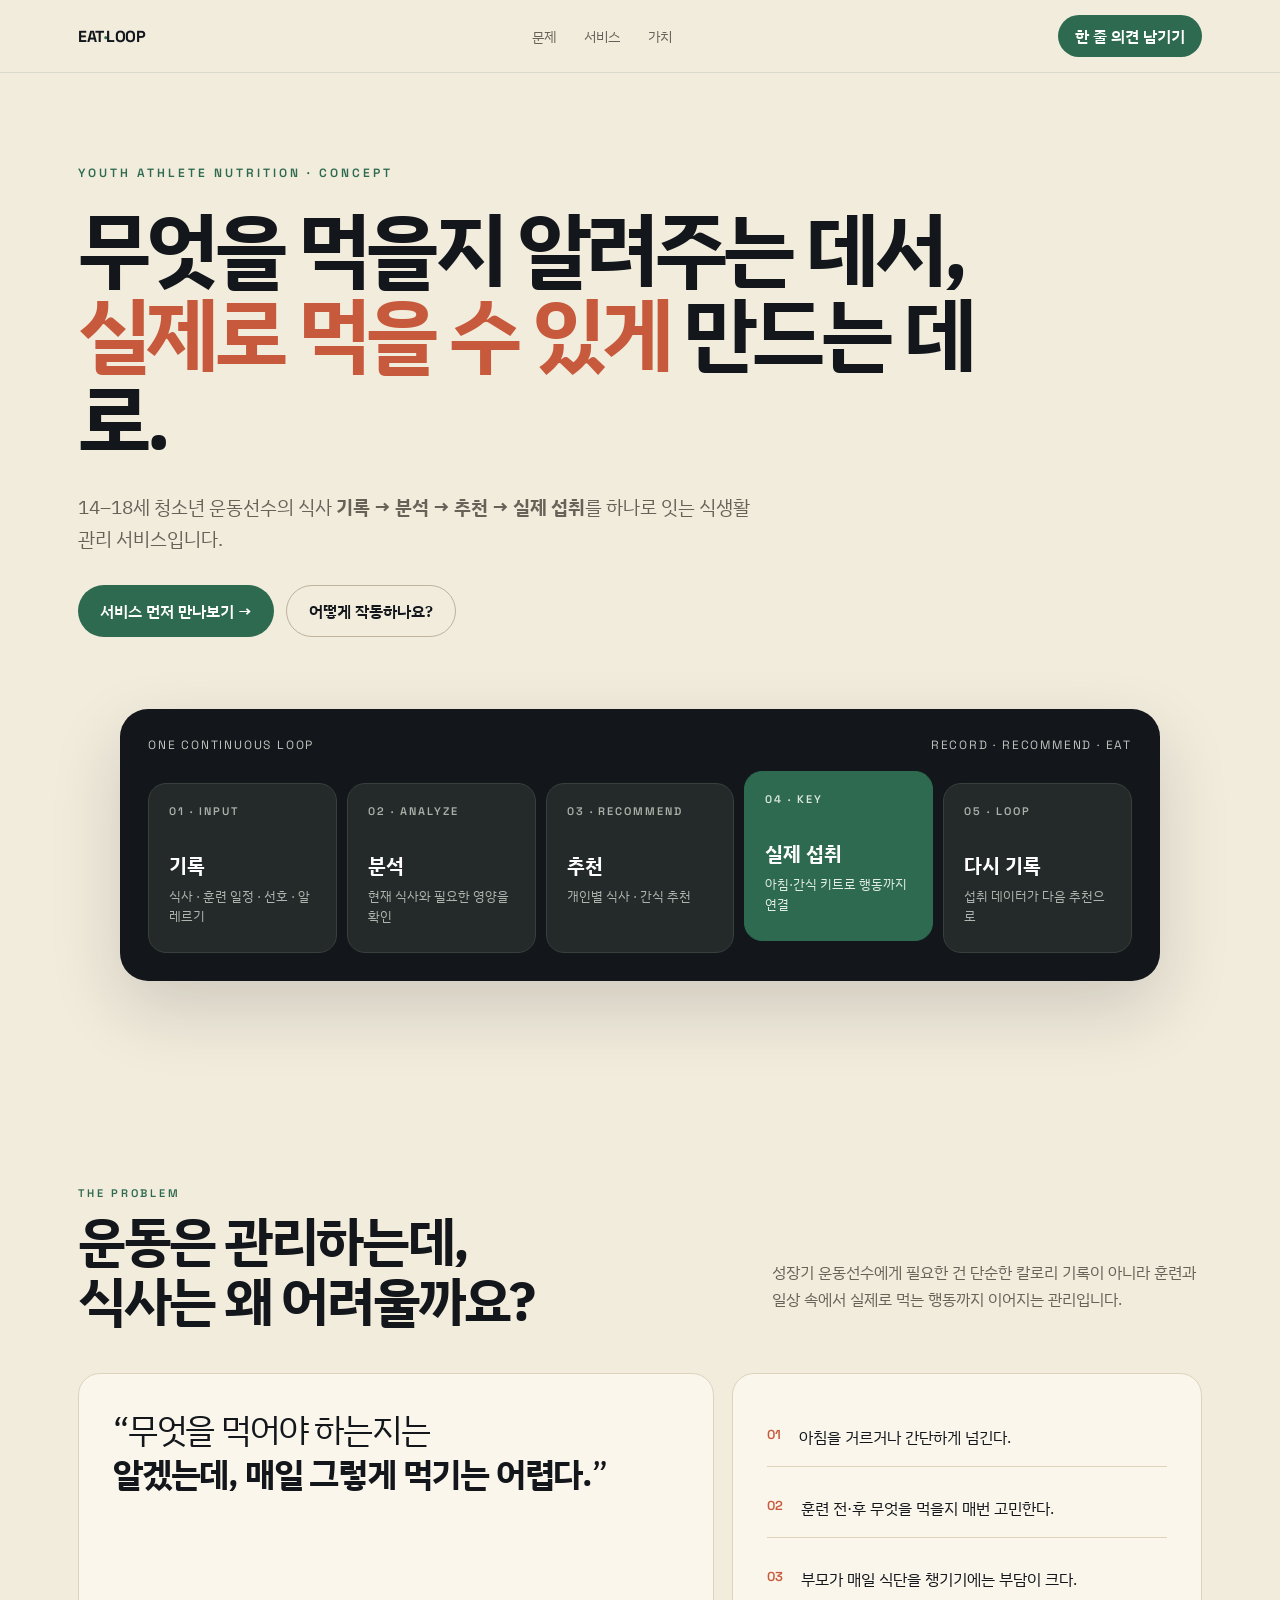
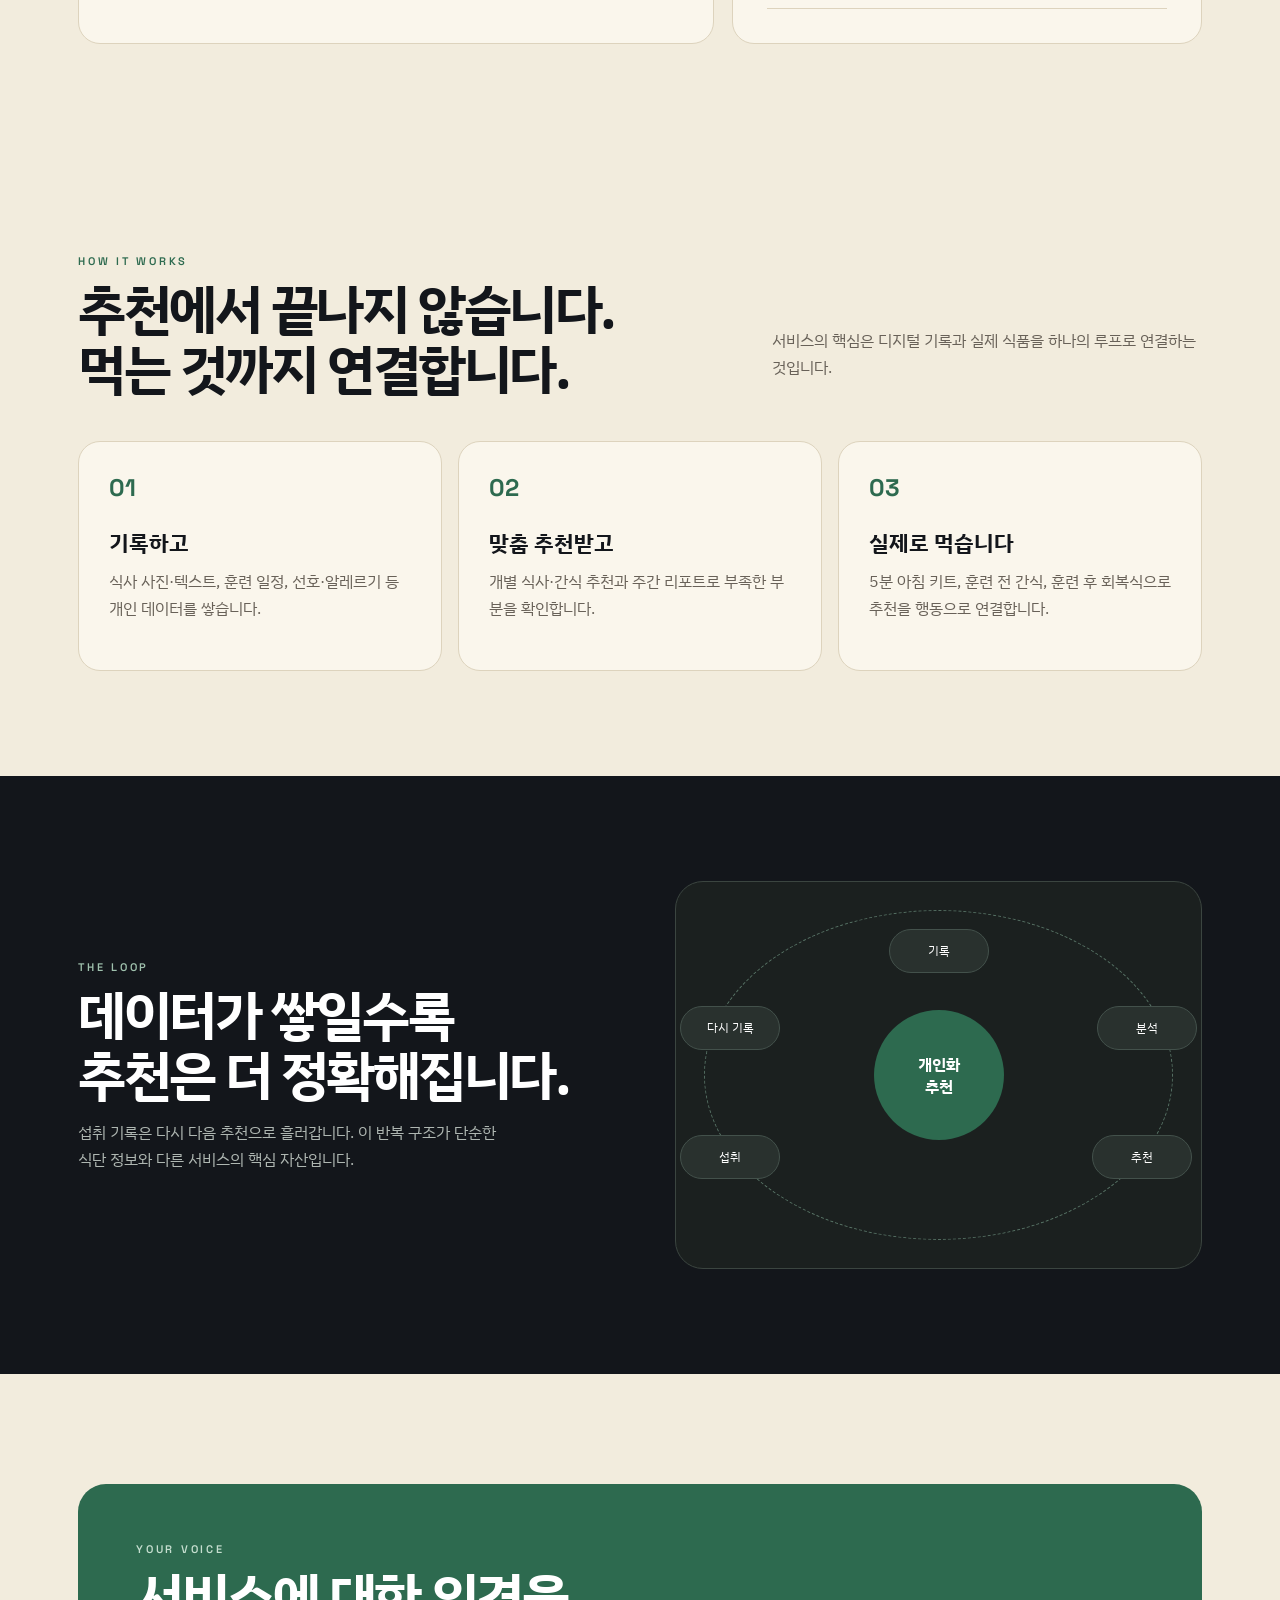
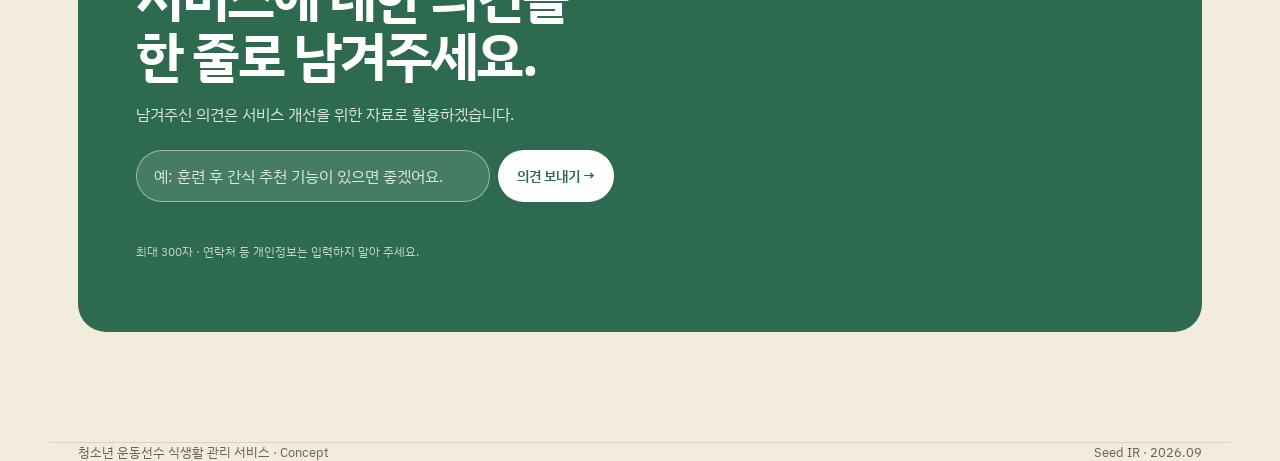
==== commit e251437f: "Route GitHub Pages root to feedback-enabled landing page" ====
--- a/index.html
+++ b/index.html
@@ -3,56 +3,14 @@
 <head>
 <meta charset="utf-8">
 <meta name="viewport" content="width=device-width, initial-scale=1">
-<meta name="description" content="14–18세 청소년 운동선수의 식사 기록부터 실제 섭취까지 연결하는 식생활 관리 서비스 샘플">
+<meta http-equiv="Cache-Control" content="no-cache, no-store, must-revalidate">
+<meta http-equiv="Pragma" content="no-cache">
+<meta http-equiv="Expires" content="0">
+<meta http-equiv="refresh" content="0; url=./youth-athlete-nutrition/">
 <title>먹는 것까지 연결하는 식생활 관리</title>
-<link rel="preconnect" href="https://fonts.googleapis.com">
-<link rel="preconnect" href="https://fonts.gstatic.com" crossorigin>
-<link href="https://fonts.googleapis.com/css2?family=IBM+Plex+Sans+KR:wght@400;500;600;700&family=Space+Grotesk:wght@500;600;700&display=swap" rel="stylesheet">
-<style>
-:root{--ink:#13161b;--green:#2d6a4f;--coral:#c75a3c;--cream:#f2ecdd;--paper:#faf6ec;--muted:#686158;--line:#ddd3bd}
-*{box-sizing:border-box}html{scroll-behavior:smooth}body{margin:0;background:var(--cream);color:var(--ink);font-family:'IBM Plex Sans KR',sans-serif}a{text-decoration:none;color:inherit}.wrap{max-width:1180px;margin:auto;padding:0 28px}
-nav{position:sticky;top:0;z-index:20;background:rgba(242,236,221,.88);backdrop-filter:blur(12px);border-bottom:1px solid rgba(45,106,79,.12)}
-.navin{height:72px;display:flex;align-items:center;justify-content:space-between}.brand{font-family:'Space Grotesk';font-weight:700;letter-spacing:-.03em}.brand span{color:var(--green)}.navlinks{display:flex;gap:28px;font-size:14px;color:var(--muted)}.navcta{padding:10px 17px;background:var(--green);color:#fff;border-radius:999px;font-weight:600}
-.hero{padding:92px 0 100px;position:relative;overflow:hidden}.eyebrow{font:600 12px 'Space Grotesk';letter-spacing:.25em;color:var(--green);text-transform:uppercase;margin-bottom:24px}.hero h1{font-size:clamp(46px,7vw,82px);line-height:1.04;letter-spacing:-.055em;max-width:900px;margin:0}.hero h1 em{font-style:normal;color:var(--coral)}.hero p{font-size:19px;line-height:1.7;color:var(--muted);max-width:680px;margin:30px 0}.actions{display:flex;gap:12px;flex-wrap:wrap}.btn{display:inline-flex;align-items:center;justify-content:center;padding:14px 22px;border-radius:999px;font-weight:600}.primary{background:var(--green);color:#fff}.secondary{border:1px solid #bdb39f}.hero-art{margin:72px auto 0;max-width:1040px;background:var(--ink);border-radius:28px;padding:28px;box-shadow:0 28px 70px rgba(19,22,27,.16)}.arttop{display:flex;justify-content:space-between;color:#bfc4bd;font:12px 'Space Grotesk';letter-spacing:.15em}.flow{display:grid;grid-template-columns:repeat(5,1fr);gap:10px;margin-top:30px}.flow .step{min-height:170px;padding:20px;background:#242a29;border:1px solid #37403c;border-radius:18px}.step.hot{background:var(--green);border-color:var(--green);transform:translateY(-12px)}.num{font:600 11px 'Space Grotesk';letter-spacing:.18em;color:#a9b2aa}.hot .num{color:#dce8df}.step h3{font-size:20px;margin:34px 0 8px;color:#fff}.step p{font-size:13px;color:#aeb5ae;margin:0;line-height:1.5}.hot p{color:#e3eee6}
-section{padding:105px 0}.sectionhead{display:flex;justify-content:space-between;gap:40px;align-items:end;margin-bottom:44px}.kicker{font:600 11px 'Space Grotesk';letter-spacing:.25em;color:var(--green)}h2{font-size:clamp(34px,5vw,54px);letter-spacing:-.045em;line-height:1.1;margin:10px 0 0}.lead{max-width:430px;color:var(--muted);line-height:1.7}
-.problem{display:grid;grid-template-columns:1.15fr .85fr;gap:18px}.panel{background:var(--paper);border:1px solid var(--line);padding:34px;border-radius:22px}.bigquote{font-size:34px;line-height:1.3;letter-spacing:-.035em}.issues{display:grid;gap:12px}.issue{padding:18px 0;border-bottom:1px solid var(--line);display:flex;gap:18px}.issue b{color:var(--coral);font:600 13px 'Space Grotesk'}
-.features{display:grid;grid-template-columns:repeat(3,1fr);gap:16px}.feature{padding:30px;background:var(--paper);border-radius:22px;border:1px solid var(--line);min-height:230px}.feature .icon{font:700 24px 'Space Grotesk';color:var(--green)}.feature h3{font-size:22px;margin:25px 0 10px}.feature p{color:var(--muted);line-height:1.7;margin:0}
-.loop{background:var(--ink);color:#fff}.loop .kicker{color:#9fc1ad}.loop h2{color:#fff}.loop .lead{color:#afb7b2}.loopgrid{display:grid;grid-template-columns:1fr 1fr;gap:70px;align-items:center}.loopvisual{border:1px solid #3b4540;border-radius:28px;padding:28px;background:#1b201f}.circle{height:330px;border:1px dashed #557063;border-radius:50%;display:flex;align-items:center;justify-content:center;position:relative}.center{width:130px;height:130px;border-radius:50%;background:var(--green);display:grid;place-items:center;text-align:center;font-weight:700}.orbit{position:absolute;width:100px;height:44px;border-radius:999px;background:#29312e;border:1px solid #43514b;display:grid;place-items:center;font-size:12px}.o1{top:18px}.o2{right:-25px;top:95px}.o3{right:-20px;bottom:60px}.o4{left:-25px;bottom:60px}.o5{left:-25px;top:95px}
-.cta{padding:110px 0}.ctaBox{background:var(--green);color:#fff;border-radius:28px;padding:58px;display:flex;justify-content:space-between;gap:40px;align-items:center}.cta h2{max-width:650px}.cta p{color:#dce8df;line-height:1.7;max-width:600px}.white{background:#fff;color:var(--green)}
-footer{padding:30px 0 50px;border-top:1px solid var(--line);color:var(--muted);font-size:13px;display:flex;justify-content:space-between}
-@media(max-width:800px){.navlinks{display:none}.hero{padding-top:65px}.flow{grid-template-columns:1fr 1fr}.step.hot{transform:none}.problem,.loopgrid{grid-template-columns:1fr}.features{grid-template-columns:1fr}.sectionhead{display:block}.lead{margin-top:20px}.ctaBox{display:block;padding:38px}.ctaBox .btn{margin-top:20px}.hero h1{font-size:48px}}
-@media(max-width:500px){.wrap{padding:0 18px}.flow{grid-template-columns:1fr}.hero-art{padding:18px}.panel,.feature{padding:24px}.bigquote{font-size:28px}}
-</style>
+<script>window.location.replace('./youth-athlete-nutrition/');</script>
 </head>
 <body>
-<nav><div class="wrap navin"><a class="brand" href="#">EAT<span>·</span>LOOP</a><div class="navlinks"><a href="#why">문제</a><a href="#how">서비스</a><a href="#value">가치</a></div><a class="navcta" href="#contact">사전 신청</a></div></nav>
-
-<header class="hero"><div class="wrap">
-<div class="eyebrow">Youth Athlete Nutrition · Concept</div>
-<h1>무엇을 먹을지 알려주는 데서,<br><em>실제로 먹을 수 있게</em> 만드는 데로.</h1>
-<p>14–18세 청소년 운동선수의 식사 <strong>기록 → 분석 → 추천 → 실제 섭취</strong>를 하나로 잇는 식생활 관리 서비스입니다.</p>
-<div class="actions"><a class="btn primary" href="#contact">서비스 먼저 만나보기 →</a><a class="btn secondary" href="#how">어떻게 작동하나요?</a></div>
-<div class="hero-art">
-<div class="arttop"><span>ONE CONTINUOUS LOOP</span><span>RECORD · RECOMMEND · EAT</span></div>
-<div class="flow">
-<div class="step"><div class="num">01 · INPUT</div><h3>기록</h3><p>식사 · 훈련 일정 · 선호 · 알레르기</p></div>
-<div class="step"><div class="num">02 · ANALYZE</div><h3>분석</h3><p>현재 식사와 필요한 영양을 확인</p></div>
-<div class="step"><div class="num">03 · RECOMMEND</div><h3>추천</h3><p>개인별 식사 · 간식 추천</p></div>
-<div class="step hot"><div class="num">04 · KEY</div><h3>실제 섭취</h3><p>아침·간식 키트로 행동까지 연결</p></div>
-<div class="step"><div class="num">05 · LOOP</div><h3>다시 기록</h3><p>섭취 데이터가 다음 추천으로</p></div>
-</div></div>
-</div></header>
-
-<section id="why"><div class="wrap"><div class="sectionhead"><div><div class="kicker">THE PROBLEM</div><h2>운동은 관리하는데,<br>식사는 왜 어려울까요?</h2></div><p class="lead">성장기 운동선수에게 필요한 건 단순한 칼로리 기록이 아니라 훈련과 일상 속에서 실제로 먹는 행동까지 이어지는 관리입니다.</p></div>
-<div class="problem"><div class="panel"><div class="bigquote">“무엇을 먹어야 하는지는<br><strong>알겠는데, 매일 그렇게 먹기는 어렵다.</strong>”</div></div><div class="panel issues"><div class="issue"><b>01</b><span>아침을 거르거나 간단하게 넘긴다.</span></div><div class="issue"><b>02</b><span>훈련 전·후 무엇을 먹을지 매번 고민한다.</span></div><div class="issue"><b>03</b><span>부모가 매일 식단을 챙기기에는 부담이 크다.</span></div></div></div></div></section>
-
-<section id="how"><div class="wrap"><div class="sectionhead"><div><div class="kicker">HOW IT WORKS</div><h2>추천에서 끝나지 않습니다.<br>먹는 것까지 연결합니다.</h2></div><p class="lead">서비스의 핵심은 디지털 기록과 실제 식품을 하나의 루프로 연결하는 것입니다.</p></div>
-<div class="features"><article class="feature"><div class="icon">01</div><h3>기록하고</h3><p>식사 사진·텍스트, 훈련 일정, 선호·알레르기 등 개인 데이터를 쌓습니다.</p></article><article class="feature"><div class="icon">02</div><h3>맞춤 추천받고</h3><p>개별 식사·간식 추천과 주간 리포트로 부족한 부분을 확인합니다.</p></article><article class="feature"><div class="icon">03</div><h3>실제로 먹습니다</h3><p>5분 아침 키트, 훈련 전 간식, 훈련 후 회복식으로 추천을 행동으로 연결합니다.</p></article></div></div></section>
-
-<section id="value" class="loop"><div class="wrap loopgrid"><div><div class="kicker">THE LOOP</div><h2>데이터가 쌓일수록<br>추천은 더 정확해집니다.</h2><p class="lead">섭취 기록은 다시 다음 추천으로 흘러갑니다. 이 반복 구조가 단순한 식단 정보와 다른 서비스의 핵심 자산입니다.</p></div>
-<div class="loopvisual"><div class="circle"><div class="center">개인화<br>추천</div><div class="orbit o1">기록</div><div class="orbit o2">분석</div><div class="orbit o3">추천</div><div class="orbit o4">섭취</div><div class="orbit o5">다시 기록</div></div></div></div></section>
-
-<section id="contact" class="cta"><div class="wrap"><div class="ctaBox"><div><div class="kicker" style="color:#c5decf">NEXT STEP</div><h2>청소년 운동선수의<br>‘먹는 것’까지 바꿔보세요.</h2><p>현재는 서비스 컨셉을 검증하는 초기 단계입니다. 실제 사용자와 함께 더 나은 식생활 관리 경험을 만들어갑니다.</p></div><a class="btn white" href="mailto:hello@example.com?subject=서비스 사전 신청 문의">사전 신청 문의 →</a></div></div></section>
-
-<footer class="wrap"><span>청소년 운동선수 식생활 관리 서비스 · Concept</span><span>Seed IR · 2026.09</span></footer>
-</body></html>+<p><a href="./youth-athlete-nutrition/">청소년 운동선수 식생활 관리 서비스 페이지로 이동</a></p>
+</body>
+</html>
